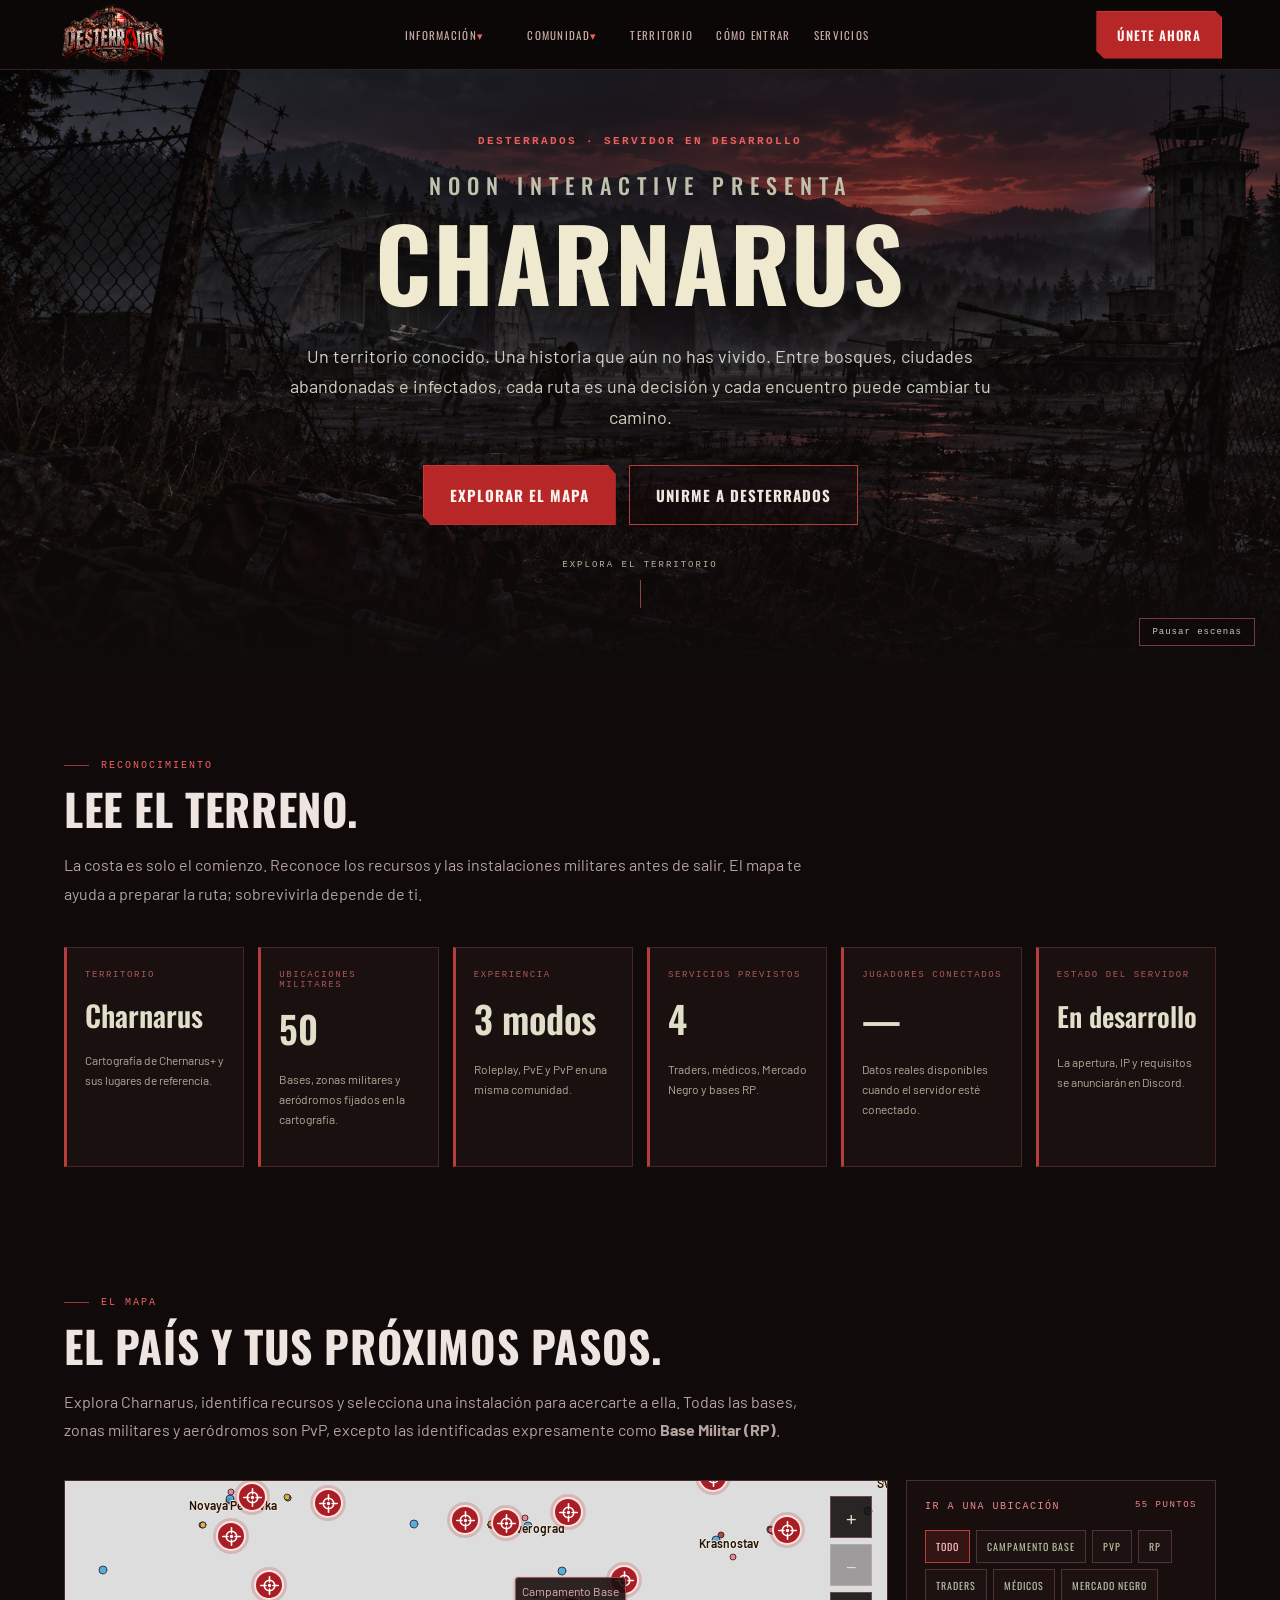
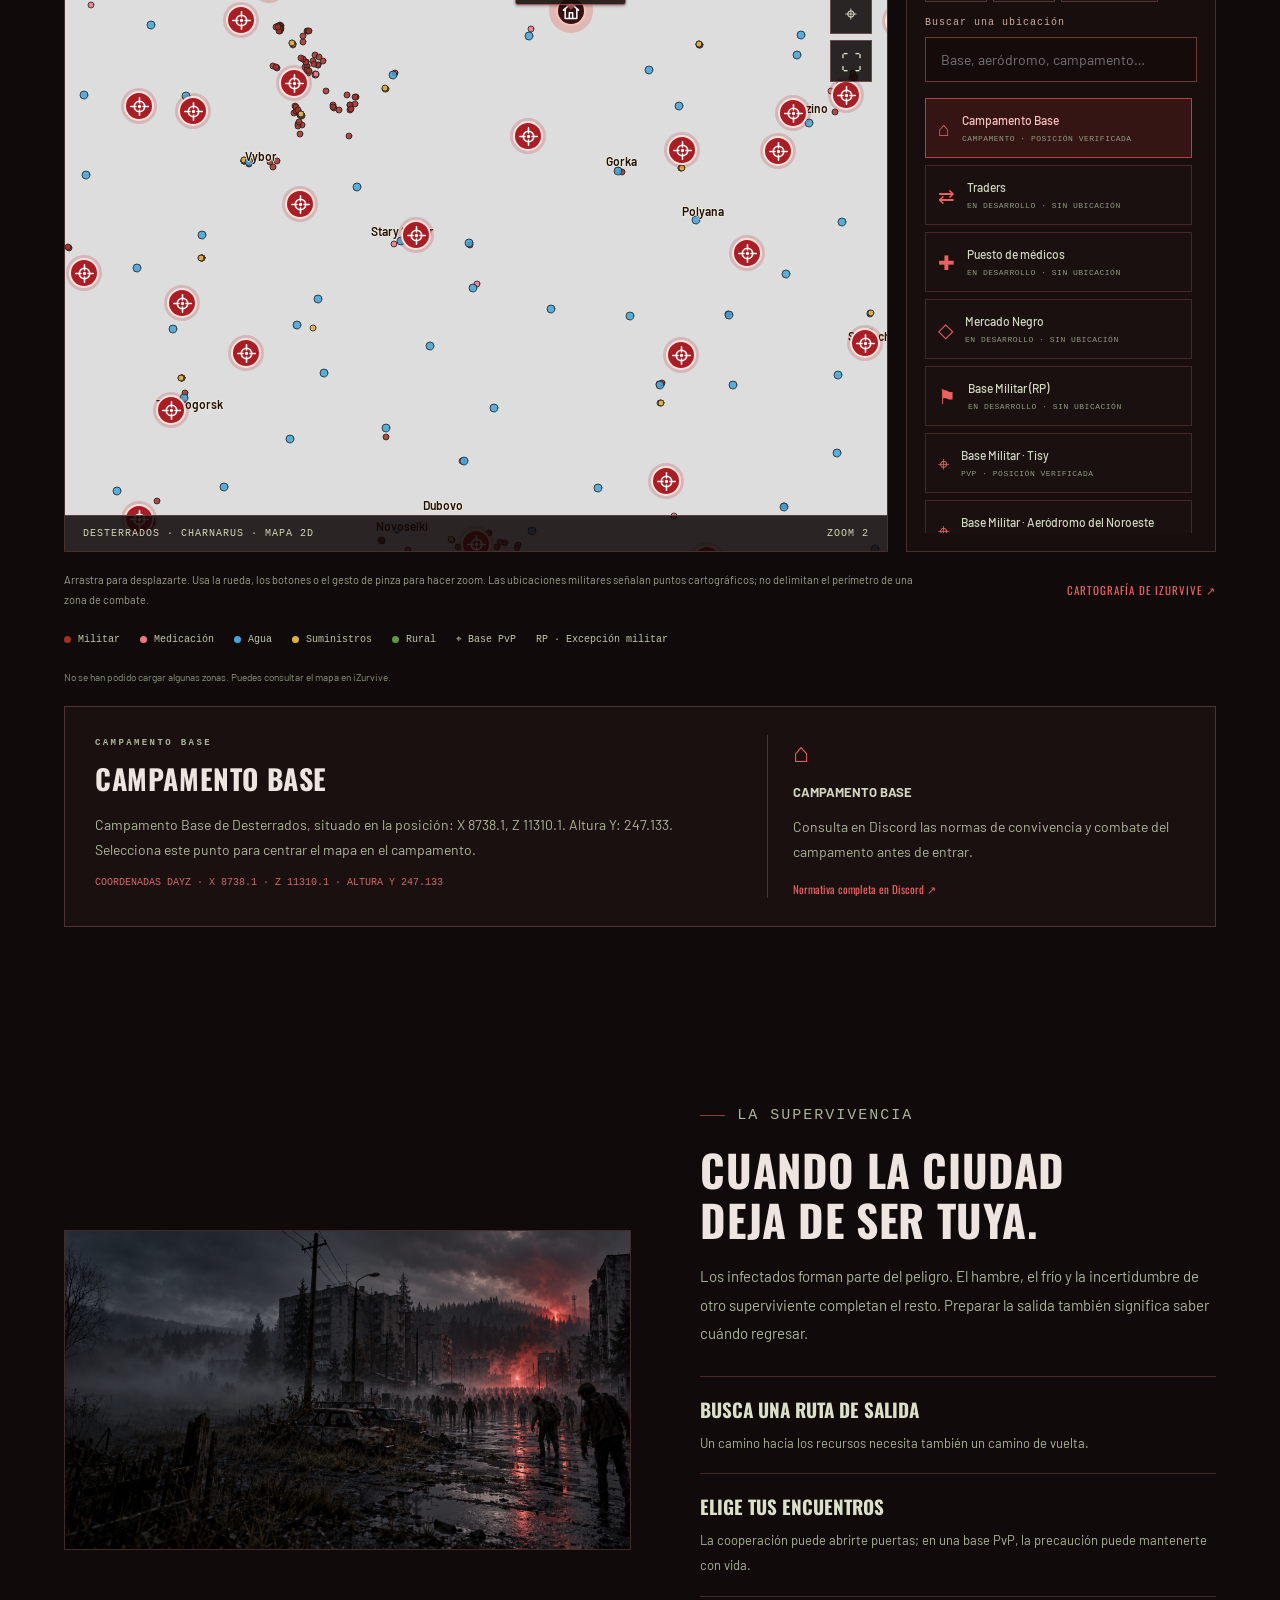
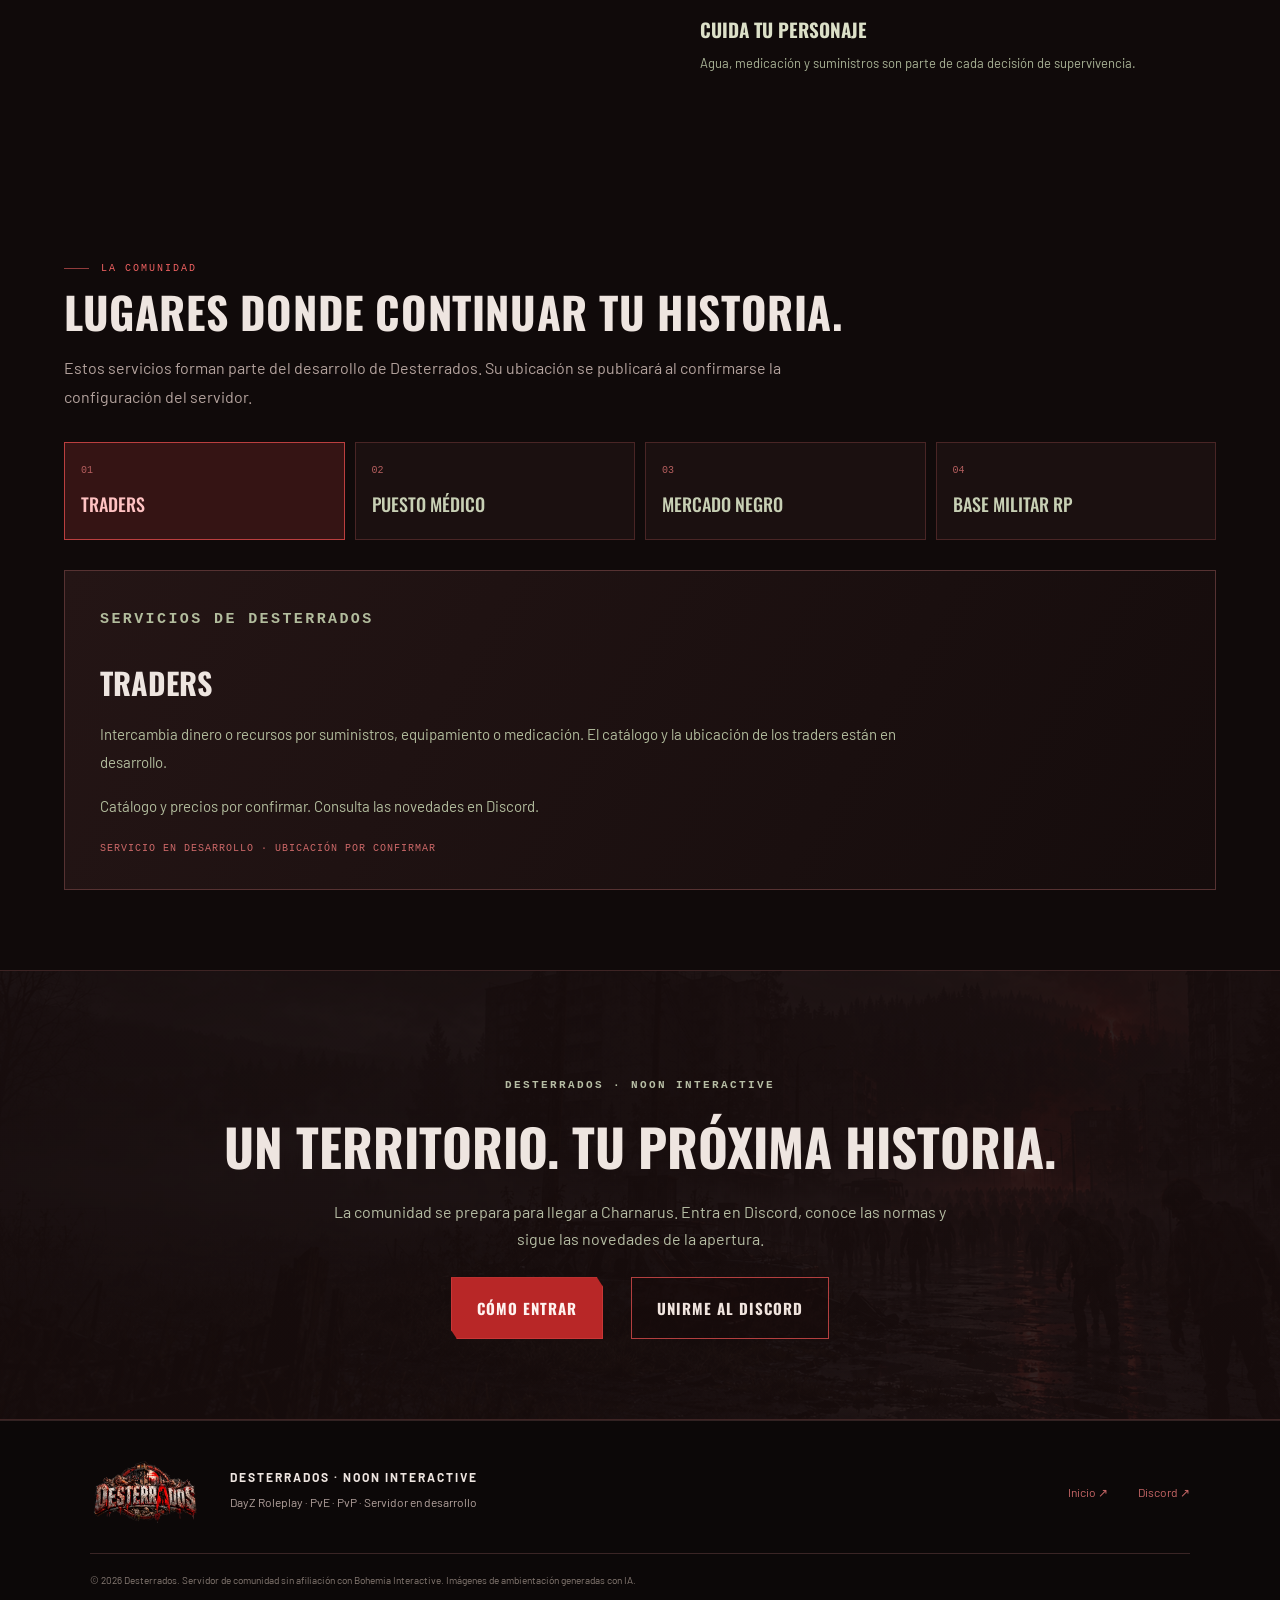
==== mapa.html @ d78ebdd7 "Export Desterrados website with PvP map and location sidebar" ====
<!doctype html><html lang="es"><head><meta charset="utf-8"><meta name="viewport" content="width=device-width,initial-scale=1"><meta name="theme-color" content="#0d100b"><meta name="description" content="Explora Charnarus con Desterrados: mapa con recursos, bases militares PvP y servicios de roleplay en desarrollo."><title>Charnarus · Desterrados DayZ</title><link rel="icon" href="assets/logo-emblem.png"><link rel="stylesheet" href="style.css"><link rel="stylesheet" href="dark.css"><link rel="stylesheet" href="vendor/leaflet/leaflet.css"><link rel="stylesheet" href="interface.css"></head><body><a class="skip-link" href="#main">Saltar al contenido</a><header class="site-header"><a class="brand" href="index.html" aria-label="Desterrados, inicio"><img src="assets/logo-wide.png" alt="Desterrados"></a><button class="mobile-toggle" aria-label="Abrir menú" aria-controls="site-navigation" aria-expanded="false">☰</button><nav class="site-nav" id="site-navigation" aria-label="Principal"><details><summary>Información</summary><div class="nav-dropdown"><a href="index.html#experiencia">La experiencia</a><a href="index.html#codigo">Normativa y comunidad</a><a href="mapa.html">Charnarus</a><a href="index.html#conexion">Cómo entrar</a></div></details><details><summary>Comunidad</summary><div class="nav-dropdown"><a href="https://discord.gg/SMAMFn2gkX" target="_blank" rel="noopener noreferrer">Discord de Desterrados ↗</a><a href="index.html#codigo">Código del superviviente</a></div></details><a href="mapa.html">Territorio</a><a href="index.html#conexion">Cómo entrar</a><a href="mapa.html#servicios">Servicios</a></nav><a class="button small" href="https://discord.gg/SMAMFn2gkX" target="_blank" rel="noopener noreferrer">Únete ahora</a></header>
<main id="main" class="territory-page"><section class="territory-hero"><div class="territory-backdrop"></div><div class="territory-backdrop alt"></div><div class="hero-content"><p class="eyebrow">DESTERRADOS · SERVIDOR EN DESARROLLO</p><p class="presented">Noon Interactive presenta</p><h1>Charnarus</h1><p class="intro">Un territorio conocido. Una historia que aún no has vivido. Entre bosques, ciudades abandonadas e infectados, cada ruta es una decisión y cada encuentro puede cambiar tu camino.</p><div class="actions"><a class="button" href="#mapa">Explorar el mapa</a><a class="button outline" href="https://discord.gg/SMAMFn2gkX" target="_blank" rel="noopener noreferrer">Unirme a Desterrados</a></div><a class="hero-scroll" href="#terreno">EXPLORA EL TERRITORIO</a></div><button class="scene-toggle" id="scene-toggle" aria-pressed="false">Pausar escenas</button></section>
<section id="terreno" class="territory-section"><p class="section-kicker">Reconocimiento</p><h2>Lee el terreno.</h2><p class="section-intro">La costa es solo el comienzo. Reconoce los recursos y las instalaciones militares antes de salir. El mapa te ayuda a preparar la ruta; sobrevivirla depende de ti.</p><div class="terrain-facts"><article><small>Territorio</small><strong>Charnarus</strong><p>Cartografía de Chernarus+ y sus lugares de referencia.</p></article><article><small>Ubicaciones militares</small><strong>50</strong><p>Bases, zonas militares y aeródromos fijados en la cartografía.</p></article><article><small>Experiencia</small><strong>3 modos</strong><p>Roleplay, PvE y PvP en una misma comunidad.</p></article><article><small>Servicios previstos</small><strong>4</strong><p>Traders, médicos, Mercado Negro y bases RP.</p></article><article><small>Jugadores conectados</small><strong>—</strong><p>Datos reales disponibles cuando el servidor esté conectado.</p></article><article><small>Estado del servidor</small><strong>En desarrollo</strong><p>La apertura, IP y requisitos se anunciarán en Discord.</p></article></div></section>
<section id="mapa" class="territory-section map-section"><p class="section-kicker">El mapa</p><h2>El país y tus próximos pasos.</h2><p class="section-intro">Explora Charnarus, identifica recursos y selecciona una instalación para acercarte a ella. Todas las bases, zonas militares y aeródromos son PvP, excepto las identificadas expresamente como <b>Base Militar (RP)</b>.</p>
<div class="map-workspace"><div class="map-shell" id="map-shell"><div id="charnarus-map" role="region" aria-label="Charnarus: mapa interactivo con recursos y bases militares"></div><div class="map-tools"><button id="zoom-in" aria-label="Acercar mapa">+</button><button id="zoom-out" aria-label="Alejar mapa">−</button><button id="reset-map" aria-label="Ver todas las bases">⌖</button><button id="fullscreen-map" aria-label="Ampliar mapa" aria-pressed="false">⛶</button></div><div class="map-shell-meta"><span>DESTERRADOS · CHARNARUS · MAPA 2D</span><span id="map-zoom-level">ZOOM</span></div></div>
<aside class="locations-console" aria-label="Menú de ubicaciones"><div class="filter-heading"><span>IR A UNA UBICACIÓN</span><small id="point-count"></small></div><div class="map-filters" role="group" aria-label="Filtros de ubicaciones"><button class="selected" data-filter="all" aria-pressed="true">Todo</button><button data-filter="base" aria-pressed="false">Campamento Base</button><button data-filter="pvp" aria-pressed="false">PvP</button><button data-filter="rp" aria-pressed="false">RP</button><button data-filter="trader" aria-pressed="false">Traders</button><button data-filter="medical" aria-pressed="false">Médicos</button><button data-filter="market" aria-pressed="false">Mercado Negro</button></div><label class="map-search-label" for="location-search">Buscar una ubicación</label><input id="location-search" class="map-search" type="search" placeholder="Base, aeródromo, campamento…" autocomplete="off"><div id="point-list" class="point-list" aria-label="Puntos de interés"></div></aside></div><div class="map-footnote"><p>Arrastra para desplazarte. Usa la rueda, los botones o el gesto de pinza para hacer zoom. Las ubicaciones militares señalan puntos cartográficos; no delimitan el perímetro de una zona de combate.</p><a href="https://www.izurvive.com/chernarusplus/" target="_blank" rel="noopener noreferrer">Cartografía de iZurvive ↗</a></div><div class="map-resource-legend"><span><i style="--legend-color:#a52f26"></i>Militar</span><span><i style="--legend-color:#ee7886"></i>Medicación</span><span><i style="--legend-color:#42a5da"></i>Agua</span><span><i style="--legend-color:#deaf45"></i>Suministros</span><span><i style="--legend-color:#629646"></i>Rural</span><span>⌖ Base PvP</span><span>RP · Excepción militar</span></div><p id="map-source-status" class="map-source-status">Cartografía de iZurvive · © Bohemia Interactive. Cargando el territorio…</p>
<section class="point-detail" id="point-detail" aria-live="polite"><div><p class="eyebrow" id="detail-type">GUÍA DE SUPERVIVENCIA</p><h2 id="detail-name">Campamento Base</h2><p id="detail-description"></p><p id="detail-location" class="detail-location"></p></div><div class="detail-rule"><span id="detail-icon">⌂</span><strong id="detail-rule-title"></strong><p id="detail-rule-text"></p><a href="https://discord.gg/SMAMFn2gkX" target="_blank" rel="noopener noreferrer">Normativa completa en Discord ↗</a></div></section></section>
<section class="territory-section territory-split"><img src="assets/chernarus-horde.png" alt="Escena generada de una horda de infectados en una ciudad inspirada en Chernarus" loading="lazy"><div><p class="section-kicker">La supervivencia</p><h2>Cuando la ciudad<br>deja de ser tuya.</h2><p>Los infectados forman parte del peligro. El hambre, el frío y la incertidumbre de otro superviviente completan el resto. Preparar la salida también significa saber cuándo regresar.</p><div class="survival-notes"><article><h3>Busca una ruta de salida</h3><p>Un camino hacia los recursos necesita también un camino de vuelta.</p></article><article><h3>Elige tus encuentros</h3><p>La cooperación puede abrirte puertas; en una base PvP, la precaución puede mantenerte con vida.</p></article><article><h3>Cuida tu personaje</h3><p>Agua, medicación y suministros son parte de cada decisión de supervivencia.</p></article></div></div></section>
<section id="servicios" class="territory-section"><p class="section-kicker">La comunidad</p><h2>Lugares donde continuar tu historia.</h2><p class="section-intro">Estos servicios forman parte del desarrollo de Desterrados. Su ubicación se publicará al confirmarse la configuración del servidor.</p><div class="services-tabs" role="group" aria-label="Explorar servicios"><button class="selected" data-service="traders" aria-pressed="true"><span>01</span><b>Traders</b></button><button data-service="medical" aria-pressed="false"><span>02</span><b>Puesto médico</b></button><button data-service="market" aria-pressed="false"><span>03</span><b>Mercado Negro</b></button><button data-service="rp-base" aria-pressed="false"><span>04</span><b>Base Militar RP</b></button></div><div class="service-panel" aria-live="polite"><p class="eyebrow">SERVICIOS DE DESTERRADOS</p><h3 id="service-name">Traders</h3><p id="service-description">Intercambia dinero o recursos por suministros, equipamiento o medicación. El catálogo y la ubicación de los traders están en desarrollo.</p><p id="service-rule">Catálogo y precios por confirmar. Consulta las novedades en Discord.</p><small id="service-state">SERVICIO EN DESARROLLO · UBICACIÓN POR CONFIRMAR</small></div></section>
<section class="territory-cta"><p class="eyebrow">DESTERRADOS · NOON INTERACTIVE</p><h2>Un territorio. Tu próxima historia.</h2><p>La comunidad se prepara para llegar a Charnarus. Entra en Discord, conoce las normas y sigue las novedades de la apertura.</p><div class="actions"><a class="button" href="index.html#conexion">Cómo entrar</a><a class="button outline" href="https://discord.gg/SMAMFn2gkX" target="_blank" rel="noopener noreferrer">Unirme al Discord</a></div></section></main><footer><img src="assets/logo-wide.png" alt="Desterrados"><div><b>DESTERRADOS · NOON INTERACTIVE</b><p>DayZ Roleplay · PvE · PvP · Servidor en desarrollo</p></div><a href="index.html">Inicio ↗</a><a href="https://discord.gg/SMAMFn2gkX" target="_blank" rel="noopener noreferrer">Discord ↗</a><small>© 2026 Desterrados. Servidor de comunidad sin afiliación con Bohemia Interactive. Imágenes de ambientación generadas con IA.</small></footer><script src="config.js"></script><script src="map-data.js"></script><script src="vendor/leaflet/leaflet.js"></script><script src="map-real.js"></script><script src="territory.js"></script></body></html>
---- style.css ----
@import url('https://fonts.googleapis.com/css2?family=Barlow+Condensed:wght@500;600;700;800&family=Barlow:wght@400;500;600;700&display=swap');
:root{--bg:#111410;--panel:#191d17;--line:#343a2e;--text:#eeeede;--muted:#a6ab9c;--accent:#d17c7c}*{box-sizing:border-box}html{scroll-behavior:smooth;scroll-padding-top:100px}body{margin:0;background:var(--bg);color:var(--text);font-family:Barlow,Arial,sans-serif}a{color:inherit;text-decoration:none}button{font:inherit}a:focus-visible,button:focus-visible,summary:focus-visible{outline:2px solid var(--accent);outline-offset:5px}header{height:100px;padding:0 5%;display:flex;align-items:center;justify-content:space-between;border-bottom:1px solid var(--line);gap:25px;background:#111410f0}.brand img{width:150px;display:block}nav{display:flex;gap:30px;font-size:14px;color:#c0c4b7}nav a:hover,.text-link:hover{color:var(--accent)}.button{display:inline-flex;align-items:center;justify-content:space-between;gap:35px;background:var(--accent);color:#201010;font-size:15px;font-weight:700;padding:19px 25px;border:1px solid var(--accent);transition:background .2s}.button:hover{background:#e9a5a5}.button.small{padding:13px 18px;font-size:13px}.hero{min-height:690px;padding:80px 5% 45px;display:grid;grid-template-columns:1.12fr 1fr;align-items:center;position:relative;overflow:hidden;background:radial-gradient(ellipse at 78% 40%,#3d232327,transparent 50%),linear-gradient(135deg,#241818,#111410 65%)}.grid-overlay{position:absolute;inset:0;background-image:linear-gradient(#9e5e5e08 1px,transparent 1px),linear-gradient(90deg,#9e5e5e08 1px,transparent 1px);background-size:70px 70px;pointer-events:none}.hero-copy,.hero-art{position:relative}.eyebrow{font-size:11px;letter-spacing:2px;font-weight:600;color:var(--accent);display:flex;align-items:center;gap:10px;margin:0 0 25px}.eyebrow>span{width:6px;height:6px;background:var(--accent);box-shadow:0 0 12px #d17c7c55}h1,h2,h3{font-family:'Barlow Condensed','Arial Narrow',Impact,sans-serif;margin:0;font-weight:700}h1{font-size:clamp(55px,5.6vw,90px);line-height:.98;letter-spacing:-1.5px;text-transform:uppercase}h1 em{color:var(--accent);font-style:normal}p{line-height:1.7}.lead{font-size:16px;color:#b9bfae;margin:30px 0;max-width:540px}.actions{display:flex;align-items:center;gap:28px}.text-link{font-size:13px;font-weight:600}.hero-meta{display:flex;gap:22px;margin-top:60px;font-size:9px;letter-spacing:1px;color:#8f9785}.hero-art{text-align:center}.hero-art img{width:100%;max-width:530px;filter:drop-shadow(0 30px 30px #0009);position:relative}.orbit{position:absolute;width:95%;aspect-ratio:1;border:1px solid #d17c7c15;border-radius:50%;top:0;left:2.5%}.art-caption{display:block;margin:22px 0 0;font-size:9px;letter-spacing:2px;color:#838a79}.ticker{display:flex;justify-content:space-around;gap:20px;padding:22px 4%;border-top:1px solid var(--line);border-bottom:1px solid var(--line);font-size:11px;font-weight:700;letter-spacing:2px;background:#251b1b;color:#b5be9c}.ticker i{color:var(--accent);font-style:normal}.section{padding:95px 7%;max-width:1600px;margin:auto}.section-heading{display:flex;align-items:end;justify-content:space-between;gap:30px;margin-bottom:45px}h2{font-size:clamp(38px,4vw,60px);line-height:1.04;text-transform:uppercase}.section-heading>p{font-size:14px;color:var(--muted)}.modes{display:grid;grid-template-columns:repeat(3,1fr);border:1px solid var(--line)}.modes article{padding:30px;position:relative;min-height:365px;background:linear-gradient(145deg,#2b1c1c55,transparent)}.modes article+article{border-left:1px solid var(--line)}.number{position:absolute;right:25px;top:25px;font-size:11px;color:#6f7762}.symbol{font-size:44px;color:var(--accent);height:70px}h3{font-size:36px;text-transform:uppercase}.tag{font-size:9px;letter-spacing:1.5px;color:var(--accent);margin:12px 0 20px}.modes article>p:not(.tag){font-size:14px;color:var(--muted)}.modes a{display:block;border-top:1px solid var(--line);padding-top:20px;margin-top:25px;font-size:12px}.manifesto{display:grid;grid-template-columns:1fr 1fr;align-items:center;gap:8%;padding:70px 7%;border-block:1px solid var(--line);background:#1e1717}.manifesto-art{padding:40px 0;background:radial-gradient(ellipse,#58212135,transparent 70%)}.manifesto-art img{width:100%;filter:drop-shadow(0 20px 25px #0008)}.manifesto>div>p:not(.eyebrow){color:var(--muted);font-size:14px}.principles{margin:28px 0}.principles p{display:flex;gap:20px;font-size:13px;padding-bottom:13px;border-bottom:1px solid var(--line)}.principles b{color:var(--accent);font-size:11px}.manifesto small{display:block;color:#7c8473;font-size:11px;line-height:1.7;margin-top:20px}.join-grid{display:grid;grid-template-columns:1fr 1fr;gap:8%}.server-panel{background:var(--panel);border:1px solid #5a4040;padding:30px;box-shadow:6px 6px 0 #221616}.panel-top{display:flex;justify-content:space-between;font-size:9px;letter-spacing:2px;color:var(--accent);border-bottom:1px solid var(--line);padding-bottom:20px;margin-bottom:25px}.server-panel>p{color:var(--muted);font-size:13px;margin-top:7px}.server-panel label{display:block;font-size:10px;letter-spacing:1px;color:var(--muted);margin-top:30px}.ip-row{display:flex;margin-top:10px;border:1px solid var(--line);background:#140e0e}.ip-row output{padding:17px;flex:1;font-family:monospace;font-size:13px;overflow-wrap:anywhere}.ip-row button{background:transparent;color:var(--accent);border:0;border-left:1px solid var(--line);padding:15px;cursor:pointer}.ip-row button:disabled{color:#707864;cursor:not-allowed}.server-panel .muted{font-size:11px;margin:12px 0 25px}.server-panel .button{width:100%}.domain{font-size:10px;letter-spacing:1px;display:block;text-align:center;margin-top:20px;color:#878f7b}.steps{list-style:none;padding:0;margin:0;display:flex;flex-direction:column;justify-content:center}.steps li{display:flex;gap:22px;padding:25px 0;border-bottom:1px solid var(--line)}.steps li>span{font-size:13px;color:var(--accent);padding-top:5px}.steps h3{font-size:25px}.steps p{font-size:14px;color:var(--muted);margin:10px 0 0}.faq{padding-top:10px}.faq h2{margin-bottom:35px}.faq details{border-top:1px solid var(--line)}.faq details:last-child{border-bottom:1px solid var(--line)}summary{padding:24px 0;cursor:pointer;list-style:none;display:flex;justify-content:space-between;font-size:16px}summary::-webkit-details-marker{display:none}summary span{color:var(--accent)}details[open] summary span{transform:rotate(45deg)}details p{color:var(--muted);font-size:14px;max-width:800px;margin:0 0 25px}details p a{text-decoration:underline;color:var(--accent)}footer{border-top:1px solid var(--line);padding:40px 7% 25px;display:flex;align-items:center;flex-wrap:wrap;gap:30px}footer img{width:110px}footer>div{flex:1}footer b{letter-spacing:2px;font-size:12px}footer p{color:var(--muted);font-size:12px;margin:7px 0}footer span{font-size:10px;color:#7c8473}footer>a{font-size:12px}footer>small{width:100%;border-top:1px solid var(--line);padding-top:20px;font-size:10px;color:#727b66}@media(min-width:1600px){.hero{padding-inline:max(5%,calc((100vw - 1440px)/2))}}@media(max-width:900px){header{height:85px}nav{gap:15px;font-size:12px}.hero{padding-top:55px;min-height:600px}h1{font-size:60px}.hero-meta{gap:15px;flex-wrap:wrap}.actions{gap:20px;flex-wrap:wrap}.modes article{padding:22px}.section{padding:70px 5%}.manifesto{gap:5%;padding:50px 5%}}@media(max-width:650px){header{padding:10px 5%;height:78px}.brand img{width:105px}nav{display:none}.button.small{font-size:11px;padding:12px}.hero{grid-template-columns:1fr;padding:45px 6% 30px}.hero-art{grid-row:1;margin-bottom:25px}.hero-art img{max-width:275px}.art-caption{display:none}.orbit{display:none}h1{font-size:54px}.eyebrow{font-size:9px}.lead{font-size:14px}.lead br{display:none}.hero-meta{margin-top:35px;font-size:8px}.ticker{overflow:hidden;justify-content:start;white-space:nowrap;font-size:9px;padding:18px}.ticker span:nth-of-type(n+4),.ticker i:nth-of-type(n+3){display:none}.section-heading{display:block}.section-heading>p{margin-top:20px}.modes{grid-template-columns:1fr}.modes article{min-height:0;padding:28px}.modes article+article{border-left:0;border-top:1px solid var(--line)}.manifesto{grid-template-columns:1fr;padding:35px 6% 50px}.manifesto-art{padding:10px 20px 35px}.join-grid{grid-template-columns:1fr;gap:30px}.server-panel{padding:23px}.steps li{padding:20px 0}.section{padding:60px 6%}.faq{padding-top:10px}.faq summary{font-size:14px;gap:15px}footer{gap:20px}footer img{width:85px}footer>div{flex-basis:60%}}@media(prefers-reduced-motion:reduce){html{scroll-behavior:auto}*{transition:none!important}}
---- dark.css ----
:root{--bg:#080909;--panel:#111212;--line:#2c2d2c;--text:#e6e2db;--muted:#a39e98;--accent:#ce3636}body{background:var(--bg)}header{background:#080909f2;border-bottom-color:#441d1d}.button{color:#fff;background:#a72626;border-color:#b23333}.button:hover{background:#cb3737}.hero{min-height:740px;background:linear-gradient(90deg,#070808ee 0%,#070808c7 40%,#07080863 75%),linear-gradient(0deg,#080909,transparent 35%),url('assets/chernarus-horde.png') center/cover}.grid-overlay{background:none;box-shadow:inset 0 0 160px #0008}.hero-art img{max-width:430px}.orbit{border-color:#bd252526}.hero .eyebrow{color:#e05f5f}.hero .lead{color:#c0bab3;max-width:540px}.hero-meta{color:#a49a92}.art-caption{color:#bb9c96}.development-badge{display:inline-flex;gap:10px;align-items:center;border:1px solid #832f2f70;background:#210707a6;color:#f48d8d;padding:10px 14px;font-size:9px;letter-spacing:1.5px;margin-top:30px}.development-badge span,.status-dot{width:6px;height:6px;background:#e46666;display:inline-block;box-shadow:0 0 12px #cc212155}.ticker{background:#180e0e;border-color:#3b1d1d;color:#b2a39c}.live-strip{padding:25px 6%;display:grid;grid-template-columns:1.25fr 1fr 1.4fr auto;gap:30px;border-top:1px solid #532929;border-bottom:1px solid var(--line);align-items:center;background:#101010}.live-strip>div{display:flex;flex-wrap:wrap;align-items:center;gap:10px}.live-strip b{font-size:11px;letter-spacing:1.5px;color:#d77676}.live-strip span:not(.status-dot){font-size:9px;letter-spacing:1.5px;color:#8b8680}.live-strip small{font-size:11px;color:#8f8983}.live-strip div:first-child small{width:100%;margin-left:16px}.live-strip strong{font-family:'Barlow Condensed',Impact,sans-serif;font-size:30px;line-height:1}.live-strip strong small{font-size:19px}.live-strip a{font-size:12px;color:#d57777}.modes article{background:linear-gradient(145deg,#2c131370,transparent)}.number{color:#785959}.modes .symbol{color:#c24b4b}.tag{color:#c76c6c}.manifesto{background:#101111}.manifesto-art{background:radial-gradient(ellipse,#9f181826,transparent 70%)}.server-panel{border-color:#5b3030;box-shadow:6px 6px 0 #211212}.ip-row{background:#090a0a}.ip-row button:disabled{color:#79665f}.panel-top{color:#d76c6c}.domain{color:#8e6a6a}.steps li>span{color:#d96565}.territory-preview{display:grid;grid-template-columns:1.3fr 1fr;gap:6%;align-items:center}.territory-photo{min-height:430px;position:relative;background:linear-gradient(0deg,#0b0b0be6,transparent 45%),url('assets/chernarus-military.png') center/cover;border:1px solid #452a2a}.territory-photo span{position:absolute;bottom:25px;left:25px;font-size:10px;letter-spacing:2px;color:#baa89a}.territory-preview p:not(.eyebrow){font-size:14px;color:var(--muted);line-height:1.8}.territory-preview small{display:block;margin-top:18px;color:#897b73;font-size:11px}nav a.active{color:#df6c6c;border-bottom:1px solid #bd3e3e;padding-bottom:8px}footer{background:#090909}footer>small{color:#857972}.mobile-map-link{display:none}@media(max-width:1000px){nav{gap:14px}.live-strip{grid-template-columns:1fr 1fr;gap:20px}.territory-preview{gap:4%}.hero{min-height:650px}}@media(max-width:650px){.hero{background:linear-gradient(0deg,#080909 3%,#080909bd 60%,#08090955),url('assets/chernarus-horde.png') 60% center/cover}.hero-art img{max-width:240px}.hero{min-height:0}.hero-copy h1{font-size:52px}.live-strip{padding:22px 6%;gap:18px}.live-strip div:nth-child(3){grid-column:1/-1}.live-strip>a{grid-column:1/-1}.territory-preview{grid-template-columns:1fr;gap:30px}.territory-photo{min-height:250px}.territory-preview h2 br{display:none}.territory-preview h2{font-size:40px}.mobile-map-link{display:inline-flex}header .button.small{padding:10px;font-size:10px}header{gap:10px}header nav{display:flex}header nav>a{display:none}header nav>a[href="mapa.html"]{display:block;font-size:12px;white-space:nowrap}header .brand img{width:85px}.hero-meta{color:#b8a59c}}
---- vendor/leaflet/leaflet.css ----
/* required styles */

.leaflet-pane,
.leaflet-tile,
.leaflet-marker-icon,
.leaflet-marker-shadow,
.leaflet-tile-container,
.leaflet-pane > svg,
.leaflet-pane > canvas,
.leaflet-zoom-box,
.leaflet-image-layer,
.leaflet-layer {
	position: absolute;
	left: 0;
	top: 0;
	}
.leaflet-container {
	overflow: hidden;
	}
.leaflet-tile,
.leaflet-marker-icon,
.leaflet-marker-shadow {
	-webkit-user-select: none;
	   -moz-user-select: none;
	        user-select: none;
	  -webkit-user-drag: none;
	}
/* Prevents IE11 from highlighting tiles in blue */
.leaflet-tile::selection {
	background: transparent;
}
/* Safari renders non-retina tile on retina better with this, but Chrome is worse */
.leaflet-safari .leaflet-tile {
	image-rendering: -webkit-optimize-contrast;
	}
/* hack that prevents hw layers "stretching" when loading new tiles */
.leaflet-safari .leaflet-tile-container {
	width: 1600px;
	height: 1600px;
	-webkit-transform-origin: 0 0;
	}
.leaflet-marker-icon,
.leaflet-marker-shadow {
	display: block;
	}
/* .leaflet-container svg: reset svg max-width decleration shipped in Joomla! (joomla.org) 3.x */
/* .leaflet-container img: map is broken in FF if you have max-width: 100% on tiles */
.leaflet-container .leaflet-overlay-pane svg {
	max-width: none !important;
	max-height: none !important;
	}
.leaflet-container .leaflet-marker-pane img,
.leaflet-container .leaflet-shadow-pane img,
.leaflet-container .leaflet-tile-pane img,
.leaflet-container img.leaflet-image-layer,
.leaflet-container .leaflet-tile {
	max-width: none !important;
	max-height: none !important;
	width: auto;
	padding: 0;
	}

.leaflet-container img.leaflet-tile {
	/* See: https://bugs.chromium.org/p/chromium/issues/detail?id=600120 */
	mix-blend-mode: plus-lighter;
}

.leaflet-container.leaflet-touch-zoom {
	-ms-touch-action: pan-x pan-y;
	touch-action: pan-x pan-y;
	}
.leaflet-container.leaflet-touch-drag {
	-ms-touch-action: pinch-zoom;
	/* Fallback for FF which doesn't support pinch-zoom */
	touch-action: none;
	touch-action: pinch-zoom;
}
.leaflet-container.leaflet-touch-drag.leaflet-touch-zoom {
	-ms-touch-action: none;
	touch-action: none;
}
.leaflet-container {
	-webkit-tap-highlight-color: transparent;
}
.leaflet-container a {
	-webkit-tap-highlight-color: rgba(51, 181, 229, 0.4);
}
.leaflet-tile {
	filter: inherit;
	visibility: hidden;
	}
.leaflet-tile-loaded {
	visibility: inherit;
	}
.leaflet-zoom-box {
	width: 0;
	height: 0;
	-moz-box-sizing: border-box;
	     box-sizing: border-box;
	z-index: 800;
	}
/* workaround for https://bugzilla.mozilla.org/show_bug.cgi?id=888319 */
.leaflet-overlay-pane svg {
	-moz-user-select: none;
	}

.leaflet-pane         { z-index: 400; }

.leaflet-tile-pane    { z-index: 200; }
.leaflet-overlay-pane { z-index: 400; }
.leaflet-shadow-pane  { z-index: 500; }
.leaflet-marker-pane  { z-index: 600; }
.leaflet-tooltip-pane   { z-index: 650; }
.leaflet-popup-pane   { z-index: 700; }

.leaflet-map-pane canvas { z-index: 100; }
.leaflet-map-pane svg    { z-index: 200; }

.leaflet-vml-shape {
	width: 1px;
	height: 1px;
	}
.lvml {
	behavior: url(#default#VML);
	display: inline-block;
	position: absolute;
	}


/* control positioning */

.leaflet-control {
	position: relative;
	z-index: 800;
	pointer-events: visiblePainted; /* IE 9-10 doesn't have auto */
	pointer-events: auto;
	}
.leaflet-top,
.leaflet-bottom {
	position: absolute;
	z-index: 1000;
	pointer-events: none;
	}
.leaflet-top {
	top: 0;
	}
.leaflet-right {
	right: 0;
	}
.leaflet-bottom {
	bottom: 0;
	}
.leaflet-left {
	left: 0;
	}
.leaflet-control {
	float: left;
	clear: both;
	}
.leaflet-right .leaflet-control {
	float: right;
	}
.leaflet-top .leaflet-control {
	margin-top: 10px;
	}
.leaflet-bottom .leaflet-control {
	margin-bottom: 10px;
	}
.leaflet-left .leaflet-control {
	margin-left: 10px;
	}
.leaflet-right .leaflet-control {
	margin-right: 10px;
	}


/* zoom and fade animations */

.leaflet-fade-anim .leaflet-popup {
	opacity: 0;
	-webkit-transition: opacity 0.2s linear;
	   -moz-transition: opacity 0.2s linear;
	        transition: opacity 0.2s linear;
	}
.leaflet-fade-anim .leaflet-map-pane .leaflet-popup {
	opacity: 1;
	}
.leaflet-zoom-animated {
	-webkit-transform-origin: 0 0;
	    -ms-transform-origin: 0 0;
	        transform-origin: 0 0;
	}
svg.leaflet-zoom-animated {
	will-change: transform;
}

.leaflet-zoom-anim .leaflet-zoom-animated {
	-webkit-transition: -webkit-transform 0.25s cubic-bezier(0,0,0.25,1);
	   -moz-transition:    -moz-transform 0.25s cubic-bezier(0,0,0.25,1);
	        transition:         transform 0.25s cubic-bezier(0,0,0.25,1);
	}
.leaflet-zoom-anim .leaflet-tile,
.leaflet-pan-anim .leaflet-tile {
	-webkit-transition: none;
	   -moz-transition: none;
	        transition: none;
	}

.leaflet-zoom-anim .leaflet-zoom-hide {
	visibility: hidden;
	}


/* cursors */

.leaflet-interactive {
	cursor: pointer;
	}
.leaflet-grab {
	cursor: -webkit-grab;
	cursor:    -moz-grab;
	cursor:         grab;
	}
.leaflet-crosshair,
.leaflet-crosshair .leaflet-interactive {
	cursor: crosshair;
	}
.leaflet-popup-pane,
.leaflet-control {
	cursor: auto;
	}
.leaflet-dragging .leaflet-grab,
.leaflet-dragging .leaflet-grab .leaflet-interactive,
.leaflet-dragging .leaflet-marker-draggable {
	cursor: move;
	cursor: -webkit-grabbing;
	cursor:    -moz-grabbing;
	cursor:         grabbing;
	}

/* marker & overlays interactivity */
.leaflet-marker-icon,
.leaflet-marker-shadow,
.leaflet-image-layer,
.leaflet-pane > svg path,
.leaflet-tile-container {
	pointer-events: none;
	}

.leaflet-marker-icon.leaflet-interactive,
.leaflet-image-layer.leaflet-interactive,
.leaflet-pane > svg path.leaflet-interactive,
svg.leaflet-image-layer.leaflet-interactive path {
	pointer-events: visiblePainted; /* IE 9-10 doesn't have auto */
	pointer-events: auto;
	}

/* visual tweaks */

.leaflet-container {
	background: #ddd;
	outline-offset: 1px;
	}
.leaflet-container a {
	color: #0078A8;
	}
.leaflet-zoom-box {
	border: 2px dotted #38f;
	background: rgba(255,255,255,0.5);
	}


/* general typography */
.leaflet-container {
	font-family: "Helvetica Neue", Arial, Helvetica, sans-serif;
	font-size: 12px;
	font-size: 0.75rem;
	line-height: 1.5;
	}


/* general toolbar styles */

.leaflet-bar {
	box-shadow: 0 1px 5px rgba(0,0,0,0.65);
	border-radius: 4px;
	}
.leaflet-bar a {
	background-color: #fff;
	border-bottom: 1px solid #ccc;
	width: 26px;
	height: 26px;
	line-height: 26px;
	display: block;
	text-align: center;
	text-decoration: none;
	color: black;
	}
.leaflet-bar a,
.leaflet-control-layers-toggle {
	background-position: 50% 50%;
	background-repeat: no-repeat;
	display: block;
	}
.leaflet-bar a:hover,
.leaflet-bar a:focus {
	background-color: #f4f4f4;
	}
.leaflet-bar a:first-child {
	border-top-left-radius: 4px;
	border-top-right-radius: 4px;
	}
.leaflet-bar a:last-child {
	border-bottom-left-radius: 4px;
	border-bottom-right-radius: 4px;
	border-bottom: none;
	}
.leaflet-bar a.leaflet-disabled {
	cursor: default;
	background-color: #f4f4f4;
	color: #bbb;
	}

.leaflet-touch .leaflet-bar a {
	width: 30px;
	height: 30px;
	line-height: 30px;
	}
.leaflet-touch .leaflet-bar a:first-child {
	border-top-left-radius: 2px;
	border-top-right-radius: 2px;
	}
.leaflet-touch .leaflet-bar a:last-child {
	border-bottom-left-radius: 2px;
	border-bottom-right-radius: 2px;
	}

/* zoom control */

.leaflet-control-zoom-in,
.leaflet-control-zoom-out {
	font: bold 18px 'Lucida Console', Monaco, monospace;
	text-indent: 1px;
	}

.leaflet-touch .leaflet-control-zoom-in, .leaflet-touch .leaflet-control-zoom-out  {
	font-size: 22px;
	}


/* layers control */

.leaflet-control-layers {
	box-shadow: 0 1px 5px rgba(0,0,0,0.4);
	background: #fff;
	border-radius: 5px;
	}
.leaflet-control-layers-toggle {
	background-image: url(images/layers.png);
	width: 36px;
	height: 36px;
	}
.leaflet-retina .leaflet-control-layers-toggle {
	background-image: url(images/layers-2x.png);
	background-size: 26px 26px;
	}
.leaflet-touch .leaflet-control-layers-toggle {
	width: 44px;
	height: 44px;
	}
.leaflet-control-layers .leaflet-control-layers-list,
.leaflet-control-layers-expanded .leaflet-control-layers-toggle {
	display: none;
	}
.leaflet-control-layers-expanded .leaflet-control-layers-list {
	display: block;
	position: relative;
	}
.leaflet-control-layers-expanded {
	padding: 6px 10px 6px 6px;
	color: #333;
	background: #fff;
	}
.leaflet-control-layers-scrollbar {
	overflow-y: scroll;
	overflow-x: hidden;
	padding-right: 5px;
	}
.leaflet-control-layers-selector {
	margin-top: 2px;
	position: relative;
	top: 1px;
	}
.leaflet-control-layers label {
	display: block;
	font-size: 13px;
	font-size: 1.08333em;
	}
.leaflet-control-layers-separator {
	height: 0;
	border-top: 1px solid #ddd;
	margin: 5px -10px 5px -6px;
	}

/* Default icon URLs */
.leaflet-default-icon-path { /* used only in path-guessing heuristic, see L.Icon.Default */
	background-image: url(images/marker-icon.png);
	}


/* attribution and scale controls */

.leaflet-container .leaflet-control-attribution {
	background: #fff;
	background: rgba(255, 255, 255, 0.8);
	margin: 0;
	}
.leaflet-control-attribution,
.leaflet-control-scale-line {
	padding: 0 5px;
	color: #333;
	line-height: 1.4;
	}
.leaflet-control-attribution a {
	text-decoration: none;
	}
.leaflet-control-attribution a:hover,
.leaflet-control-attribution a:focus {
	text-decoration: underline;
	}
.leaflet-attribution-flag {
	display: inline !important;
	vertical-align: baseline !important;
	width: 1em;
	height: 0.6669em;
	}
.leaflet-left .leaflet-control-scale {
	margin-left: 5px;
	}
.leaflet-bottom .leaflet-control-scale {
	margin-bottom: 5px;
	}
.leaflet-control-scale-line {
	border: 2px solid #777;
	border-top: none;
	line-height: 1.1;
	padding: 2px 5px 1px;
	white-space: nowrap;
	-moz-box-sizing: border-box;
	     box-sizing: border-box;
	background: rgba(255, 255, 255, 0.8);
	text-shadow: 1px 1px #fff;
	}
.leaflet-control-scale-line:not(:first-child) {
	border-top: 2px solid #777;
	border-bottom: none;
	margin-top: -2px;
	}
.leaflet-control-scale-line:not(:first-child):not(:last-child) {
	border-bottom: 2px solid #777;
	}

.leaflet-touch .leaflet-control-attribution,
.leaflet-touch .leaflet-control-layers,
.leaflet-touch .leaflet-bar {
	box-shadow: none;
	}
.leaflet-touch .leaflet-control-layers,
.leaflet-touch .leaflet-bar {
	border: 2px solid rgba(0,0,0,0.2);
	background-clip: padding-box;
	}


/* popup */

.leaflet-popup {
	position: absolute;
	text-align: center;
	margin-bottom: 20px;
	}
.leaflet-popup-content-wrapper {
	padding: 1px;
	text-align: left;
	border-radius: 12px;
	}
.leaflet-popup-content {
	margin: 13px 24px 13px 20px;
	line-height: 1.3;
	font-size: 13px;
	font-size: 1.08333em;
	min-height: 1px;
	}
.leaflet-popup-content p {
	margin: 17px 0;
	margin: 1.3em 0;
	}
.leaflet-popup-tip-container {
	width: 40px;
	height: 20px;
	position: absolute;
	left: 50%;
	margin-top: -1px;
	margin-left: -20px;
	overflow: hidden;
	pointer-events: none;
	}
.leaflet-popup-tip {
	width: 17px;
	height: 17px;
	padding: 1px;

	margin: -10px auto 0;
	pointer-events: auto;

	-webkit-transform: rotate(45deg);
	   -moz-transform: rotate(45deg);
	    -ms-transform: rotate(45deg);
	        transform: rotate(45deg);
	}
.leaflet-popup-content-wrapper,
.leaflet-popup-tip {
	background: white;
	color: #333;
	box-shadow: 0 3px 14px rgba(0,0,0,0.4);
	}
.leaflet-container a.leaflet-popup-close-button {
	position: absolute;
	top: 0;
	right: 0;
	border: none;
	text-align: center;
	width: 24px;
	height: 24px;
	font: 16px/24px Tahoma, Verdana, sans-serif;
	color: #757575;
	text-decoration: none;
	background: transparent;
	}
.leaflet-container a.leaflet-popup-close-button:hover,
.leaflet-container a.leaflet-popup-close-button:focus {
	color: #585858;
	}
.leaflet-popup-scrolled {
	overflow: auto;
	}

.leaflet-oldie .leaflet-popup-content-wrapper {
	-ms-zoom: 1;
	}
.leaflet-oldie .leaflet-popup-tip {
	width: 24px;
	margin: 0 auto;

	-ms-filter: "progid:DXImageTransform.Microsoft.Matrix(M11=0.70710678, M12=0.70710678, M21=-0.70710678, M22=0.70710678)";
	filter: progid:DXImageTransform.Microsoft.Matrix(M11=0.70710678, M12=0.70710678, M21=-0.70710678, M22=0.70710678);
	}

.leaflet-oldie .leaflet-control-zoom,
.leaflet-oldie .leaflet-control-layers,
.leaflet-oldie .leaflet-popup-content-wrapper,
.leaflet-oldie .leaflet-popup-tip {
	border: 1px solid #999;
	}


/* div icon */

.leaflet-div-icon {
	background: #fff;
	border: 1px solid #666;
	}


/* Tooltip */
/* Base styles for the element that has a tooltip */
.leaflet-tooltip {
	position: absolute;
	padding: 6px;
	background-color: #fff;
	border: 1px solid #fff;
	border-radius: 3px;
	color: #222;
	white-space: nowrap;
	-webkit-user-select: none;
	-moz-user-select: none;
	-ms-user-select: none;
	user-select: none;
	pointer-events: none;
	box-shadow: 0 1px 3px rgba(0,0,0,0.4);
	}
.leaflet-tooltip.leaflet-interactive {
	cursor: pointer;
	pointer-events: auto;
	}
.leaflet-tooltip-top:before,
.leaflet-tooltip-bottom:before,
.leaflet-tooltip-left:before,
.leaflet-tooltip-right:before {
	position: absolute;
	pointer-events: none;
	border: 6px solid transparent;
	background: transparent;
	content: "";
	}

/* Directions */

.leaflet-tooltip-bottom {
	margin-top: 6px;
}
.leaflet-tooltip-top {
	margin-top: -6px;
}
.leaflet-tooltip-bottom:before,
.leaflet-tooltip-top:before {
	left: 50%;
	margin-left: -6px;
	}
.leaflet-tooltip-top:before {
	bottom: 0;
	margin-bottom: -12px;
	border-top-color: #fff;
	}
.leaflet-tooltip-bottom:before {
	top: 0;
	margin-top: -12px;
	margin-left: -6px;
	border-bottom-color: #fff;
	}
.leaflet-tooltip-left {
	margin-left: -6px;
}
.leaflet-tooltip-right {
	margin-left: 6px;
}
.leaflet-tooltip-left:before,
.leaflet-tooltip-right:before {
	top: 50%;
	margin-top: -6px;
	}
.leaflet-tooltip-left:before {
	right: 0;
	margin-right: -12px;
	border-left-color: #fff;
	}
.leaflet-tooltip-right:before {
	left: 0;
	margin-left: -12px;
	border-right-color: #fff;
	}

/* Printing */

@media print {
	/* Prevent printers from removing background-images of controls. */
	.leaflet-control {
		-webkit-print-color-adjust: exact;
		print-color-adjust: exact;
		}
	}
---- interface.css ----
@import url('https://fonts.googleapis.com/css2?family=Oswald:wght@500;600;700&display=swap');
:root{--bg:#100b0b;--panel:#170f0f;--line:#302121;--text:#e7e5d5;--muted:#a6a799;--accent:#c74f4f}body{background:var(--bg);color:var(--text)}h1,h2,h3{font-family:Oswald,'Barlow Condensed',Impact,sans-serif}a:focus-visible,button:focus-visible,summary:focus-visible{outline:2px solid var(--accent);outline-offset:4px}.skip-link{position:fixed;top:-70px;left:20px;background:var(--accent);padding:12px;color:#111;z-index:3000}.skip-link:focus{top:10px}.site-header{height:70px;position:sticky;top:0;z-index:1200;padding:0 4.5%;background:#0c0808f5;border-bottom:1px solid #312222;display:flex;gap:28px;align-items:center}.site-header .brand img{width:110px}.site-nav{display:flex;align-items:center;gap:23px;margin:auto}.site-nav>a,.site-nav summary{font-family:Oswald,Arial,sans-serif;font-size:11px;letter-spacing:1.3px;text-transform:uppercase;color:#b4b5a2;cursor:pointer;white-space:nowrap}.site-nav>a:hover,.site-nav summary:hover,.site-nav>a.active{color:var(--accent)}.site-nav details{position:relative}.site-nav summary{list-style:none;padding:10px}.site-nav summary::-webkit-details-marker{display:none}.site-nav summary::after{content:' ▾';color:var(--accent)}.site-nav details[open]>summary{border:1px solid #613535;background:#1d1010}.nav-dropdown{position:absolute;top:calc(100% + 8px);left:0;min-width:200px;padding:8px;background:#160d0d;border:1px solid #593737;box-shadow:0 12px 28px #0008;display:grid}.nav-dropdown a{padding:12px;font-size:12px;color:#c6c7b5}.nav-dropdown a:hover{background:#291a1a;color:var(--accent)}.site-header .button.small{font:600 13px Oswald,Arial,sans-serif;text-transform:uppercase;letter-spacing:1px;background:var(--accent);border-color:var(--accent);color:#120808;clip-path:polygon(0 0,94% 0,100% 15%,100% 100%,6% 100%,0 85%);padding:13px 20px}.mobile-toggle{display:none;background:none;border:1px solid #4d3232;color:var(--text);font-size:23px;width:38px;height:36px}.button{font-family:Oswald,Arial,sans-serif;letter-spacing:1px;text-transform:uppercase;background:var(--accent);border-color:var(--accent);color:#130909;border-radius:0;clip-path:polygon(0 0,96% 0,100% 15%,100% 100%,4% 100%,0 85%)}.button:hover{background:#e26262;color:#111}.button.outline{background:#150a0a75;color:var(--text);border-color:#983535;clip-path:none}.button.outline:hover{background:#98353535}.eyebrow{color:var(--accent);font-family:monospace;font-size:11px;letter-spacing:2.4px}.section-kicker{color:var(--accent);font:10px monospace;letter-spacing:2px;text-transform:uppercase;display:flex;align-items:center;gap:12px}.section-kicker::before{content:'';width:25px;height:1px;background:#913c3c}.development-badge{color:#d57373;border-color:#753131;background:#1c0e0e}.hero h1 em{color:var(--text)}.hero-copy{text-align:center;max-width:920px;margin:auto}.hero{grid-template-columns:1fr;background:linear-gradient(#0c080880,#0c0808c9),url('assets/chernarus-horde.png') center/cover;padding:90px 6%;min-height:650px}.hero .eyebrow,.hero .actions,.hero .hero-meta{justify-content:center}.hero .lead{margin:30px auto;color:#cdcebe}.hero .hero-art{display:none}.hero h1{font-size:clamp(55px,7vw,95px);line-height:1.05}.hero h1 em{color:var(--accent)}.live-strip{background:#150d0d;border-color:#3e2626}.ticker{background:#190f0f;color:#b5b795;border-color:#3e2626}.modes article{background:#190f0f}.modes .symbol,.tag,.panel-top,.steps li>span,.live-strip a{color:var(--accent)}.manifesto{background:#150e0e}.server-panel{border-color:#5b3535;background:#1b1010}.principles b{color:var(--accent)}footer{background:#0c0808;border-color:#322222}footer a{color:#c76666}.territory-page{overflow:hidden}.territory-hero{height:600px;min-height:540px;position:relative;display:grid;place-items:center;text-align:center;padding:60px 6%;isolation:isolate}.territory-backdrop{position:absolute;inset:0;z-index:-2;background:linear-gradient(#100b0b55,#100b0ba3 70%,#100b0b),url('assets/chernarus-military.png') center/cover}.territory-backdrop.alt{background-image:linear-gradient(#100b0b55,#100b0ba3 70%,#100b0b),url('assets/chernarus-horde.png');opacity:0;animation:sceneFade 18s ease-in-out infinite}.territory-hero.is-paused .alt{animation-play-state:paused}.hero-content{max-width:950px}.hero-content .eyebrow{justify-content:center;margin-bottom:18px}.hero-content .presented{font:500 22px Oswald,Arial,sans-serif;letter-spacing:7px;color:#c1c0ac;text-transform:uppercase;margin:0 0 6px}.hero-content h1{font-size:clamp(65px,7.8vw,110px);letter-spacing:2px;line-height:1.1;text-transform:uppercase;color:#eee9cf}.hero-content .intro{max-width:720px;margin:24px auto 32px;color:#d0d1c4;font-size:18px;line-height:1.7}.hero-content .actions{justify-content:center;gap:13px}.hero-content .button{padding:18px 26px}.hero-scroll{display:grid;gap:10px;margin-top:35px;font:9px monospace;letter-spacing:2px;color:#b3b6a2}.hero-scroll::after{content:'';width:1px;height:28px;background:#8a4545;margin:auto}.scene-toggle{position:absolute;right:25px;bottom:24px;background:#100b0b99;border:1px solid #773b3b;color:#c7c8b4;padding:8px 12px;font:9px monospace;letter-spacing:1px;cursor:pointer}.territory-section{max-width:1440px;padding:80px 5%;margin:auto}.territory-section h2{font-size:clamp(32px,3.4vw,48px);line-height:1.15;letter-spacing:.6px;text-transform:uppercase;margin:13px 0 17px}.territory-section>.section-intro{max-width:770px;color:var(--muted);font-size:16px;line-height:1.8}.terrain-facts{display:grid;grid-template-columns:repeat(6,1fr);gap:14px;margin-top:38px}.terrain-facts article{padding:22px 18px;border:1px solid #342121;border-left:3px solid #a93d3d;background:#1a1010;min-height:220px}.terrain-facts small{font:9px monospace;letter-spacing:1.6px;color:#ad5858;display:block;text-transform:uppercase}.terrain-facts strong{font:600 clamp(24px,2.9vw,43px) Oswald,sans-serif;display:block;margin:20px 0;color:#dfdfca;line-height:1.05;overflow-wrap:anywhere}.terrain-facts p{font-size:12px;line-height:1.7;color:#aaaE99;margin:0}.map-section{padding-top:40px}.map-shell{position:relative;margin-top:35px;border:1px solid #492e2e;background:#170e0e}.map-shell #charnarus-map{height:670px;z-index:0}.map-tools{position:absolute;top:15px;right:15px;display:grid;gap:6px;z-index:700}.map-tools button{width:42px;height:42px;display:grid;place-items:center;background:#100a0ade;border:1px solid #694b4b;color:#e1e3c9;font-size:21px;cursor:pointer}.map-tools button:hover{background:#4a2424}.map-tools button:disabled{opacity:.35}.map-shell-meta{position:absolute;bottom:0;left:0;right:0;z-index:700;display:flex;justify-content:space-between;gap:20px;padding:12px 18px;background:#100707dd;border-top:1px solid #613c3c;font:10px monospace;letter-spacing:1px;color:#d0d5b6;pointer-events:none}.map-shell.is-expanded{position:fixed;inset:12px;z-index:2500;margin:0}.map-shell:fullscreen{width:100vw;height:100vh;margin:0}.map-shell:fullscreen #charnarus-map,.map-shell.is-expanded #charnarus-map{height:100%}.map-footnote{display:flex;align-items:center;justify-content:space-between;gap:30px;margin-top:18px}.map-footnote p{font-size:11px;color:#9b9f8a;line-height:1.8;margin:0;max-width:850px}.map-footnote a{color:var(--accent);font:11px Oswald;letter-spacing:1px;text-transform:uppercase;white-space:nowrap}.map-resource-legend{display:flex;gap:20px;flex-wrap:wrap;margin:24px 0;color:#bfc4a9;font:10px monospace}.map-resource-legend span{display:flex;gap:7px;align-items:center}.map-resource-legend i{width:7px;height:7px;border-radius:50%;background:var(--legend-color)}.locations-console{margin-top:35px;background:transparent}.filter-heading{display:flex;justify-content:space-between;color:#a3ad8d;font:10px monospace;letter-spacing:1.5px;border-top:1px solid #472d2d;padding:22px 0 15px}.map-filters{display:flex;flex-wrap:wrap;gap:8px;margin-bottom:18px}.map-filters button{font:11px Oswald,sans-serif;letter-spacing:1px;text-transform:uppercase;padding:10px 16px;background:#1d1111;border:1px solid #503434;color:#b8c0a4;cursor:pointer}.map-filters button.selected{color:#ec9a9a;border-color:#b24b4b;background:#2d1515}.point-list{display:grid;grid-template-columns:repeat(3,1fr);gap:8px}.point-item{display:flex;gap:12px;align-items:center;text-align:left;padding:14px 16px;background:#1d1212;border:1px solid #3b2727;color:#d1d8c0;font:13px Barlow;cursor:pointer}.point-item:hover,.point-item.is-active{background:#341c1c;border-color:#964a4a}.point-item>span{color:var(--accent);font-size:20px}.point-item b{font-size:12px;font-weight:500}.point-item small{display:block;color:#8e9b7d;font:8px monospace;letter-spacing:.5px;margin-top:5px}.point-detail{padding:28px 30px;margin-top:20px;display:grid;grid-template-columns:1.5fr 1fr;gap:45px;border:1px solid #523333;background:#1b1010}.point-detail h2{font-size:28px;margin-top:0}.point-detail .eyebrow{font-size:9px;margin-bottom:12px}.point-detail p{color:#acb599;font-size:14px;line-height:1.8}.point-detail .detail-location{font:10px monospace;color:#d06969}.detail-rule{border-left:1px solid #503030;padding-left:25px}.detail-rule>span{display:block;font-size:27px;color:var(--accent);margin-bottom:12px}.detail-rule>strong{font-size:13px;color:#d1d7bd}.detail-rule>a{font:11px Oswald;color:var(--accent)}.base-tooltip{background:#1b0e0e;color:#e5aeae;border:1px solid #9e4c4c;font:12px Barlow}.base-tooltip.leaflet-tooltip-top:before{border-top-color:#9e4c4c}.desterrados-pin{display:grid!important;place-items:center;background:#a32626;border:2px solid #f28d8d;border-radius:50%;color:#fff;box-shadow:0 0 0 5px #a5262633;font-size:20px}.desterrados-pin.rp-pin{background:#8d3434;font-size:11px}.place-label{color:#201010;font:600 12px Barlow;text-align:center;white-space:nowrap;text-shadow:1px 0 #eee9d4,-1px 0 #eee9d4,0 1px #eee9d4,0 -1px #eee9d4}.territory-split{display:grid;grid-template-columns:1.1fr 1fr;gap:6%;align-items:center}.territory-split img{width:100%;display:block;border:1px solid #432a2a}.territory-split p{font-size:15px;color:#aab497;line-height:1.9}.survival-notes{display:grid;gap:0;margin-top:28px}.survival-notes article{border-top:1px solid #462a2a;padding:18px 0}.survival-notes h3{font-size:19px;color:#dce0c8;text-transform:uppercase}.survival-notes p{font-size:13px;margin:8px 0 0}.services-tabs{display:grid;grid-template-columns:repeat(5,1fr);gap:10px;margin:30px 0}.services-tabs button{background:#1d1111;border:1px solid #462b2b;padding:22px 16px;text-align:left;color:#c8d0b5;cursor:pointer}.services-tabs button:hover,.services-tabs button.selected{border-color:#b24b4b;background:#301919}.services-tabs button span{font:10px monospace;color:#b55e5e;display:block;margin-bottom:15px}.services-tabs button b{font:500 18px Oswald;text-transform:uppercase}.service-panel{padding:35px;border:1px solid #563232;background:linear-gradient(120deg,#241515,#150c0c)}.service-panel h3{font-size:30px;text-transform:uppercase}.service-panel p{max-width:800px;color:#b2bc9d;line-height:1.9;font-size:15px}.service-panel small{color:#cc6868;font:10px monospace;letter-spacing:1px}.territory-cta{text-align:center;border-top:1px solid #3e2424;border-bottom:1px solid #3e2424;background:linear-gradient(#180d0dea,#180d0de3),url('assets/chernarus-horde.png') center/cover;padding:80px 6%}.territory-cta .eyebrow{justify-content:center}.territory-cta h2{font-size:clamp(36px,4vw,56px);text-transform:uppercase}.territory-cta p{max-width:650px;margin:25px auto;color:#b7bea5}.territory-cta .actions{justify-content:center}.map-source-status{font-size:10px;color:#899577;line-height:1.7;margin:18px 0}.territory-page .leaflet-container{font-family:Barlow,Arial,sans-serif}.text-link{color:var(--accent)}@keyframes sceneFade{0%,35%,100%{opacity:0}50%,85%{opacity:1}}@media(max-width:1000px){.site-nav{gap:12px}.site-nav>a,.site-nav summary{font-size:10px;letter-spacing:.8px}.terrain-facts{grid-template-columns:repeat(3,1fr)}.point-list{grid-template-columns:repeat(2,1fr)}.services-tabs{grid-template-columns:repeat(3,1fr)}.territory-hero{height:560px}.territory-split{gap:4%}}@media(max-width:700px){.site-header{height:64px;padding:0 5%;gap:15px}.site-header .brand img{width:95px}.mobile-toggle{display:block;margin-left:auto}.site-header .button.small{font-size:11px;padding:10px 15px}.site-nav{display:none;position:absolute;top:64px;left:0;right:0;margin:0;padding:20px 5%;background:#170b0bf7;border-bottom:1px solid #573333;align-items:start;gap:18px}.site-nav.is-open{display:grid}.site-nav>a,.site-nav summary{font-size:13px}.nav-dropdown{position:static;box-shadow:none;margin-top:10px}.territory-hero{min-height:520px;height:570px;padding:50px 6%}.hero-content .presented{font-size:16px;letter-spacing:4px}.hero-content h1{font-size:62px}.hero-content .intro{font-size:15px}.hero-content .eyebrow{font-size:9px;letter-spacing:1.4px}.hero-content .button{font-size:12px;padding:15px 18px}.territory-section{padding:55px 6%}.terrain-facts{grid-template-columns:repeat(2,1fr);gap:10px}.terrain-facts article{min-height:165px;padding:18px 15px}.terrain-facts strong{font-size:31px;margin:18px 0}.terrain-facts small{font-size:8px}.terrain-facts p{font-size:11px}.map-section{padding-top:10px}.map-shell #charnarus-map{height:540px}.map-shell-meta{font-size:8px;padding:12px;gap:10px}.map-tools{right:10px;top:10px}.map-tools button{width:36px;height:36px}.map-footnote{display:block}.map-footnote a{display:inline-block;margin-top:15px}.point-list{grid-template-columns:1fr 1fr}.point-item{padding:12px 9px;gap:7px}.point-item b{font-size:10px}.point-item small{font-size:7px}.point-detail{grid-template-columns:1fr;padding:23px;gap:10px}.detail-rule{padding:20px 0 0;border-left:0;border-top:1px solid #503030}.territory-split{grid-template-columns:1fr;gap:30px}.services-tabs{grid-template-columns:repeat(2,1fr)}.services-tabs button{padding:18px 14px}.services-tabs button b{font-size:16px}.service-panel{padding:24px}.scene-toggle{font-size:8px;bottom:12px;right:12px}.hero{min-height:600px}.hero h1{font-size:54px}}@media(prefers-reduced-motion:reduce){.territory-backdrop.alt{animation:none}.territory-backdrop{transition:none}html{scroll-behavior:auto}}
.terrain-facts article:first-child strong{font-size:29px}.terrain-facts article:last-child strong{font-size:27px;line-height:1.2;overflow-wrap:normal}.hero .hero-art{display:block;position:absolute;bottom:28px;right:5%;width:110px}.hero .hero-art .orbit,.hero .hero-art .art-caption{display:none}@media(max-width:700px){.hero .hero-art{position:static;width:95px;margin:25px auto 0}.terrain-facts article:first-child strong,.terrain-facts article:last-child strong{font-size:28px}}
:root{--bg:#100a0a;--panel:#191010;--line:#3a2525;--text:#eee5e0;--muted:#b4a39e;--accent:#ec6060}.button,.site-header .button.small{background:#b82727;border-color:#c83636;color:#fff3f0}.button:hover,.site-header .button.small:hover{background:#d73636;color:#fff}.button.outline{background:#16090975;border-color:#b33f3f;color:#f1e5df}.button.outline:hover{background:#94333335}.hero .eyebrow{color:var(--accent)}.site-nav>a,.site-nav summary{color:#c9aaa4}.site-nav a:hover,.site-nav summary:hover{color:#f57373}.terrain-facts article,.point-item,.services-tabs button{background:#1b1010;border-color:#492525}.terrain-facts article{border-left-color:#b73c3c}.point-item.is-active,.services-tabs button.selected,.map-filters button.selected{background:#351414;border-color:#bb3f3f;color:#ffc2c2}.hero h1 em{color:#ec6060}.development-badge{color:#ec8989;background:#240d0d;border-color:#863131}
.point-list{max-height:440px;overflow-y:auto;scrollbar-color:#82382d #1b1010;padding-right:5px}.map-search-label{display:block;font:10px monospace;letter-spacing:1px;color:#caaa9e;margin:18px 0 9px}.map-search{width:100%;padding:13px 15px;background:#150b0b;border:1px solid #71382f;color:#eee5e0;font:14px Barlow,Arial,sans-serif;margin-bottom:16px}.map-search:focus{outline:2px solid #ec6c60;outline-offset:2px}.desterrados-pin.camp-pin{background:#301313;border-color:#ffc0b1;box-shadow:0 0 0 7px #de67514d;font-size:22px}.point-empty{color:#caaa9e;font-size:13px;padding:15px}

/* Map and location menu remain side by side on desktop. */
.map-workspace{display:grid;grid-template-columns:minmax(0,1fr) 310px;gap:18px;margin-top:35px;align-items:stretch}.map-workspace .map-shell{margin-top:0;min-width:0}.map-workspace .locations-console{margin:0;padding:18px;border:1px solid #492e2e;background:#180e0e;display:flex;flex-direction:column;height:672px;min-width:0}.map-workspace .filter-heading{border:0;padding:0 0 16px;gap:10px;line-height:1.5;color:#ec8989}.map-workspace .filter-heading small{white-space:nowrap;font-size:9px}.map-workspace .map-filters{gap:6px;margin:0}.map-workspace .map-filters button{padding:8px 10px;font-size:10px}.map-workspace .point-list{grid-template-columns:1fr;max-height:none;flex:1;min-height:0;align-content:start;gap:7px}.map-workspace .point-item{padding:12px;min-height:60px}.map-workspace .point-item b{font-size:12px}.map-workspace .point-item small{font-size:8px;line-height:1.5}.map-workspace .map-search-label{margin-top:15px}.map-workspace .map-search{flex-shrink:0}.services-tabs{grid-template-columns:repeat(4,1fr)}
#charnarus-map img.leaflet-tile{max-width:none!important;max-height:none!important;border:0!important;border-radius:0!important;padding:0!important;box-shadow:none!important;object-fit:fill!important}#charnarus-map .leaflet-container{background:#252222}.desterrados-pin svg{width:21px;height:21px;display:block;fill:none;stroke:currentColor;stroke-width:1.8;stroke-linecap:round;stroke-linejoin:round}.desterrados-pin.pvp-pin{background:#a91d25;border-color:#ffe1dd;color:#fff;box-shadow:0 0 0 3px #a91d2530}.desterrados-pin.camp-pin svg{width:20px;height:20px}.map-section{scroll-margin-top:90px}
@media(max-width:850px){.map-workspace{grid-template-columns:1fr;gap:14px}.map-workspace .locations-console{height:auto;max-height:540px}.map-workspace .point-list{max-height:330px;flex:auto}.map-workspace .map-shell #charnarus-map{height:540px}.services-tabs{grid-template-columns:repeat(2,1fr)}}
@media(max-width:500px){.map-workspace .map-shell #charnarus-map{height:450px}.map-workspace .locations-console{padding:15px}}
.map-workspace .map-shell:fullscreen #charnarus-map,.map-workspace .map-shell.is-expanded #charnarus-map{height:100%}
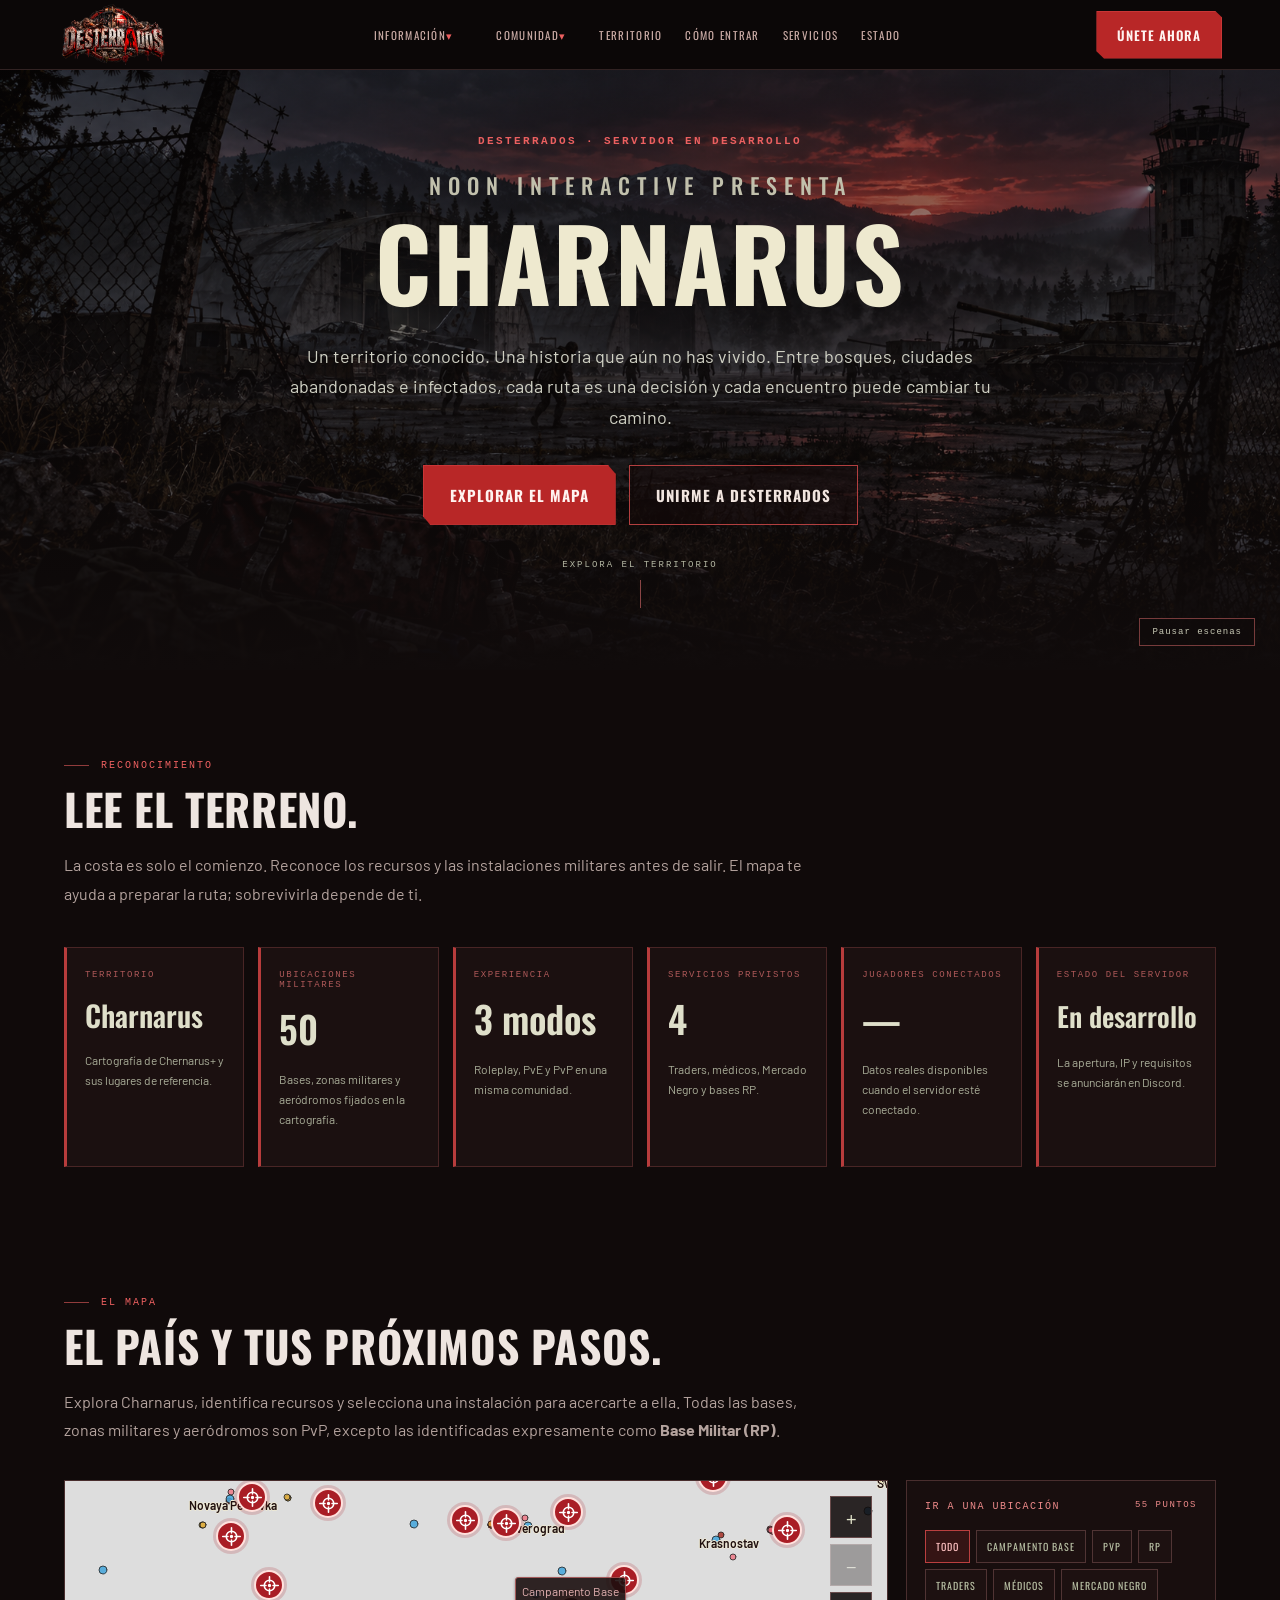
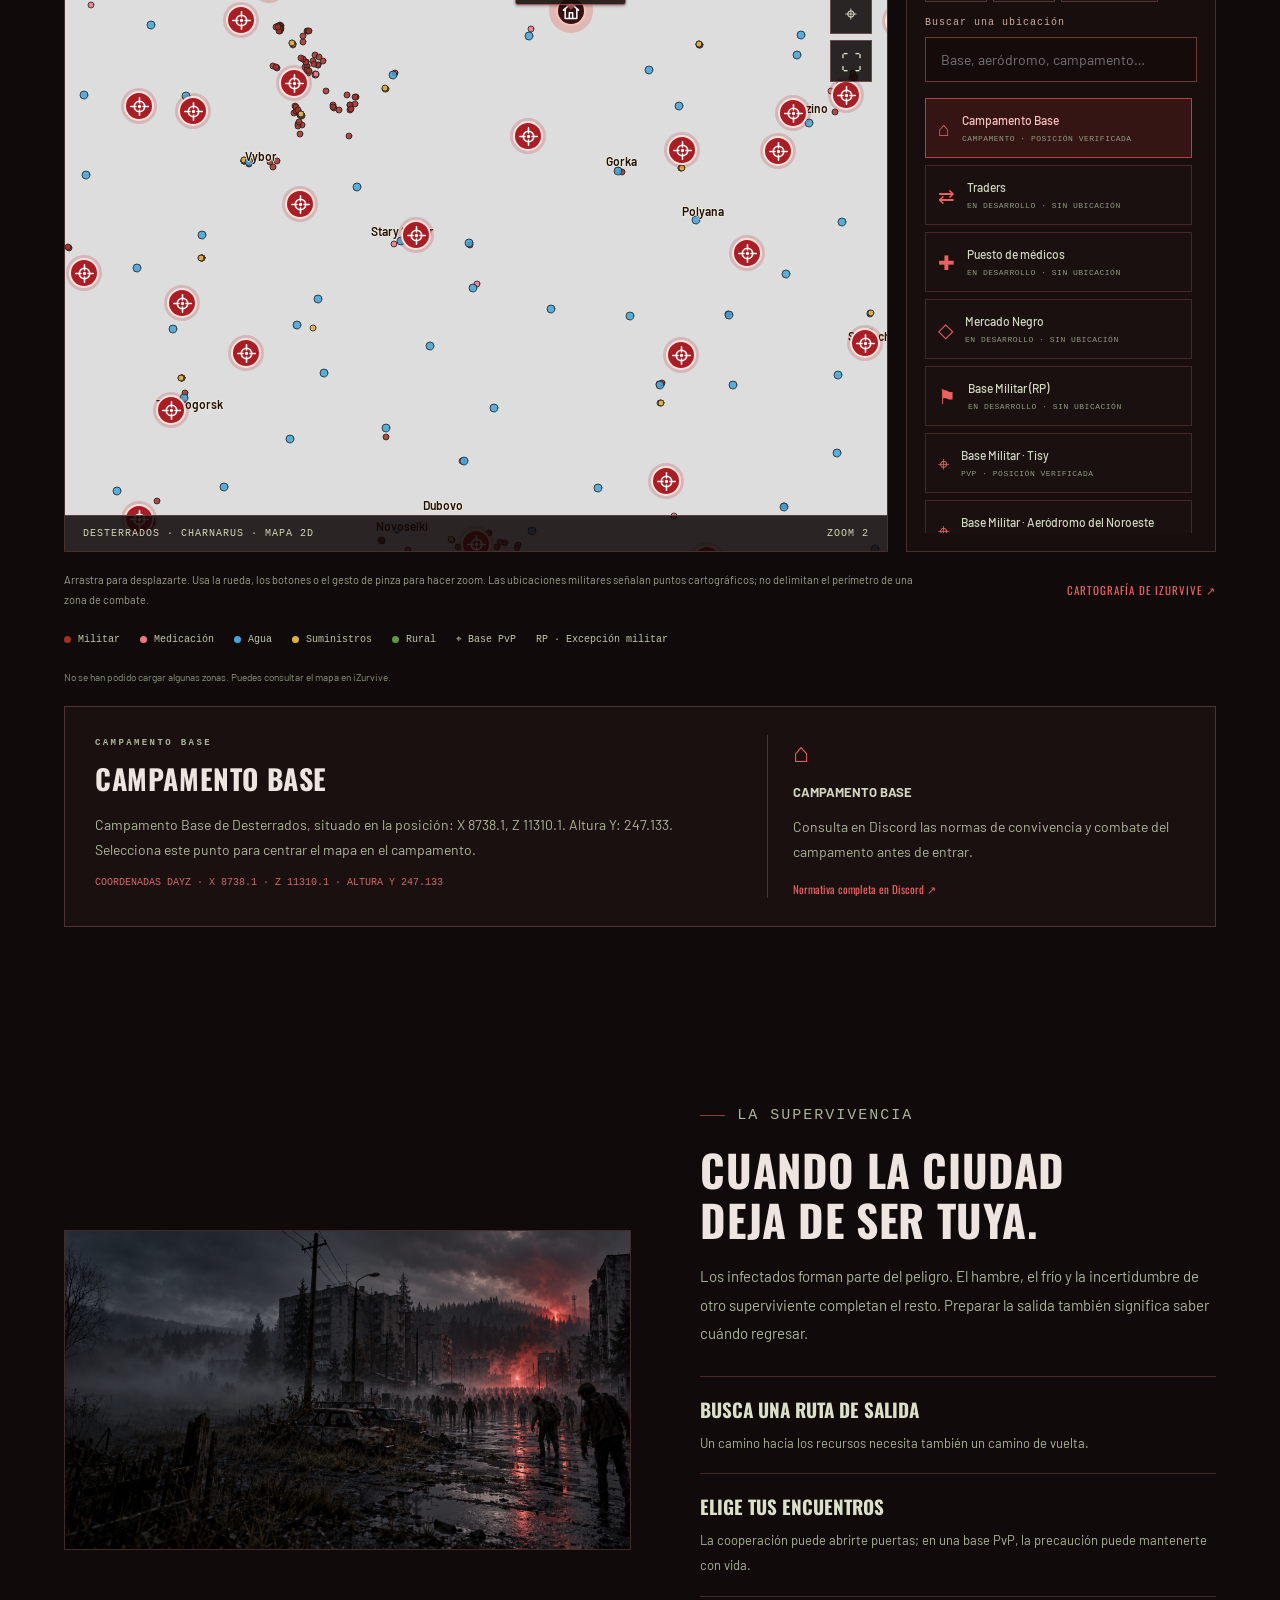
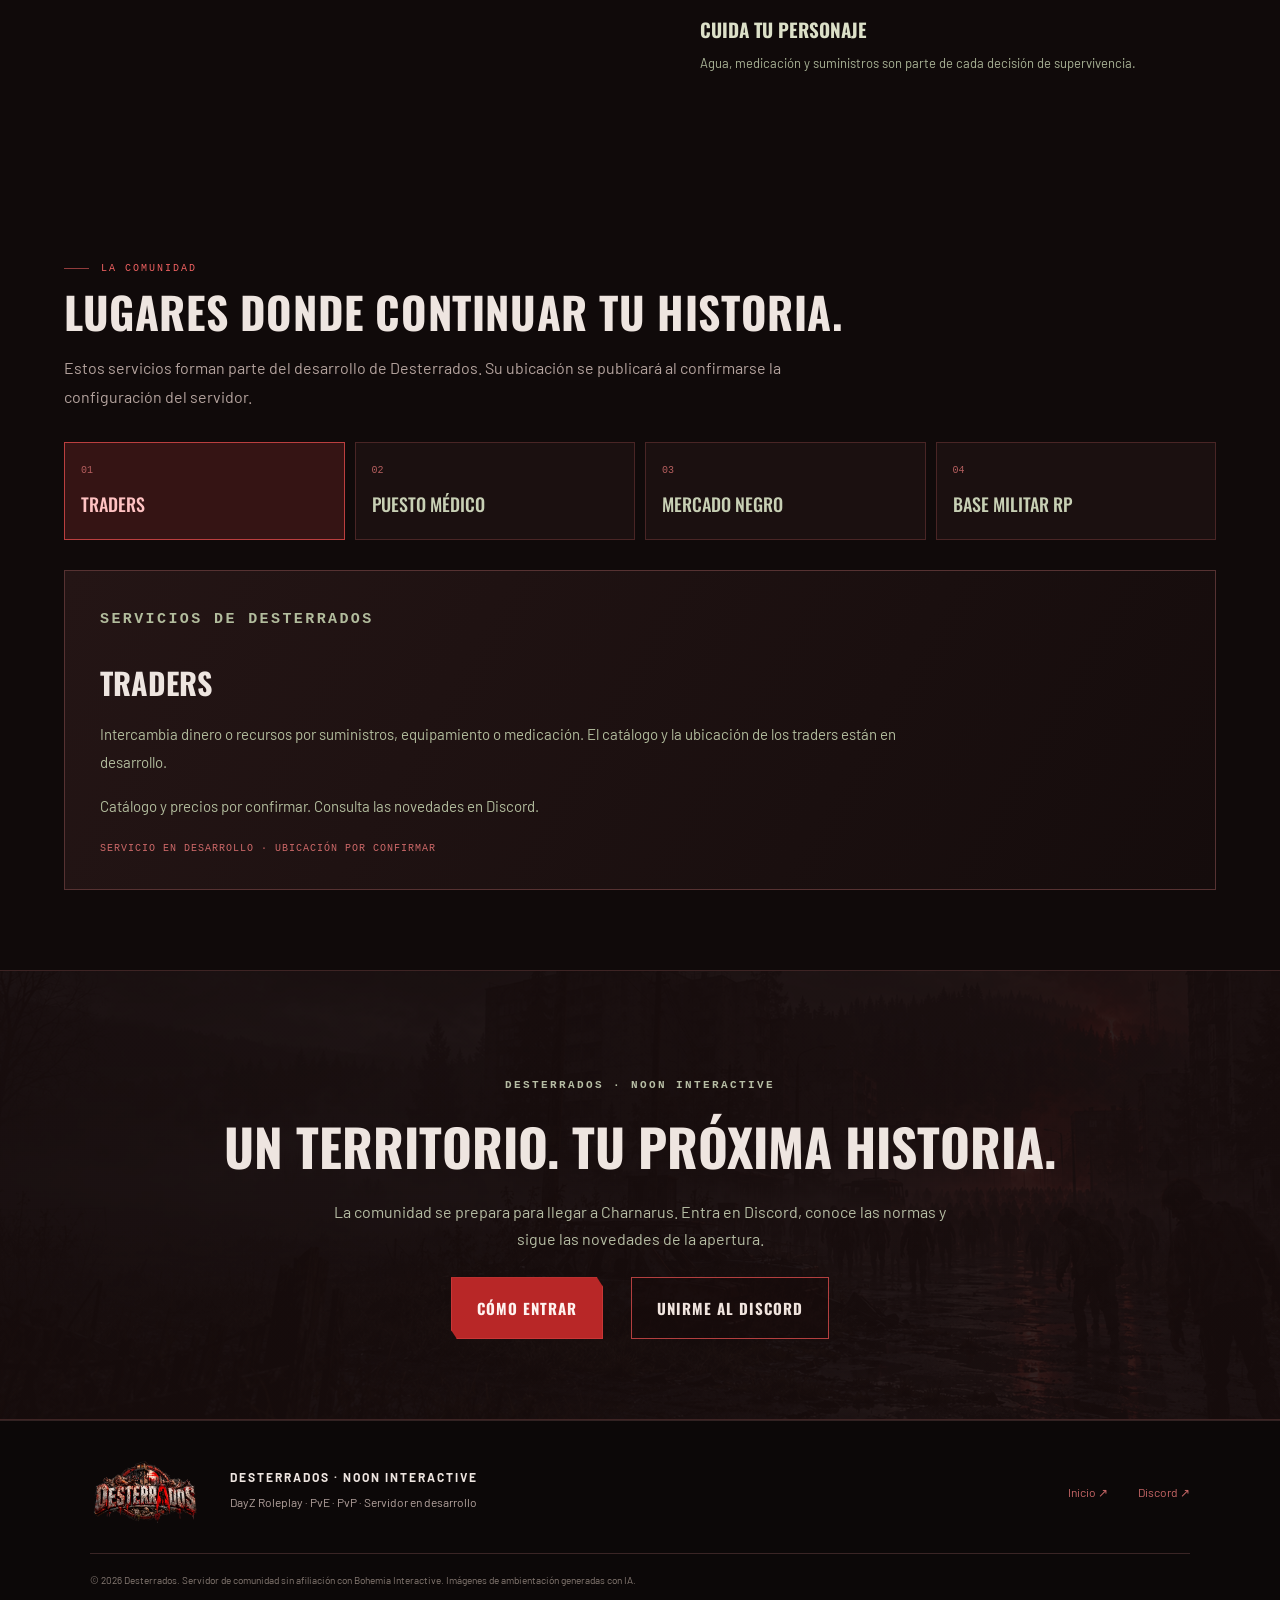
==== commit 87e286c6: "Add server status page with operational maintenance and restarting notices" ====
--- a/mapa.html
+++ b/mapa.html
@@ -1,4 +1,4 @@
-<!doctype html><html lang="es"><head><meta charset="utf-8"><meta name="viewport" content="width=device-width,initial-scale=1"><meta name="theme-color" content="#0d100b"><meta name="description" content="Explora Charnarus con Desterrados: mapa con recursos, bases militares PvP y servicios de roleplay en desarrollo."><title>Charnarus · Desterrados DayZ</title><link rel="icon" href="assets/logo-emblem.png"><link rel="stylesheet" href="style.css"><link rel="stylesheet" href="dark.css"><link rel="stylesheet" href="vendor/leaflet/leaflet.css"><link rel="stylesheet" href="interface.css"></head><body><a class="skip-link" href="#main">Saltar al contenido</a><header class="site-header"><a class="brand" href="index.html" aria-label="Desterrados, inicio"><img src="assets/logo-wide.png" alt="Desterrados"></a><button class="mobile-toggle" aria-label="Abrir menú" aria-controls="site-navigation" aria-expanded="false">☰</button><nav class="site-nav" id="site-navigation" aria-label="Principal"><details><summary>Información</summary><div class="nav-dropdown"><a href="index.html#experiencia">La experiencia</a><a href="index.html#codigo">Normativa y comunidad</a><a href="mapa.html">Charnarus</a><a href="index.html#conexion">Cómo entrar</a></div></details><details><summary>Comunidad</summary><div class="nav-dropdown"><a href="https://discord.gg/SMAMFn2gkX" target="_blank" rel="noopener noreferrer">Discord de Desterrados ↗</a><a href="index.html#codigo">Código del superviviente</a></div></details><a href="mapa.html">Territorio</a><a href="index.html#conexion">Cómo entrar</a><a href="mapa.html#servicios">Servicios</a></nav><a class="button small" href="https://discord.gg/SMAMFn2gkX" target="_blank" rel="noopener noreferrer">Únete ahora</a></header>
+<!doctype html><html lang="es"><head><meta charset="utf-8"><meta name="viewport" content="width=device-width,initial-scale=1"><meta name="theme-color" content="#0d100b"><meta name="description" content="Explora Charnarus con Desterrados: mapa con recursos, bases militares PvP y servicios de roleplay en desarrollo."><title>Charnarus · Desterrados DayZ</title><link rel="icon" href="assets/logo-emblem.png"><link rel="stylesheet" href="style.css"><link rel="stylesheet" href="dark.css"><link rel="stylesheet" href="vendor/leaflet/leaflet.css"><link rel="stylesheet" href="interface.css"></head><body><a class="skip-link" href="#main">Saltar al contenido</a><header class="site-header"><a class="brand" href="index.html" aria-label="Desterrados, inicio"><img src="assets/logo-wide.png" alt="Desterrados"></a><button class="mobile-toggle" aria-label="Abrir menú" aria-controls="site-navigation" aria-expanded="false">☰</button><nav class="site-nav" id="site-navigation" aria-label="Principal"><details><summary>Información</summary><div class="nav-dropdown"><a href="index.html#experiencia">La experiencia</a><a href="index.html#codigo">Normativa y comunidad</a><a href="mapa.html">Charnarus</a><a href="index.html#conexion">Cómo entrar</a></div></details><details><summary>Comunidad</summary><div class="nav-dropdown"><a href="https://discord.gg/SMAMFn2gkX" target="_blank" rel="noopener noreferrer">Discord de Desterrados ↗</a><a href="index.html#codigo">Código del superviviente</a></div></details><a href="mapa.html">Territorio</a><a href="index.html#conexion">Cómo entrar</a><a href="mapa.html#servicios">Servicios</a><a href="estado.html">Estado</a></nav><a class="button small" href="https://discord.gg/SMAMFn2gkX" target="_blank" rel="noopener noreferrer">Únete ahora</a></header>
 <main id="main" class="territory-page"><section class="territory-hero"><div class="territory-backdrop"></div><div class="territory-backdrop alt"></div><div class="hero-content"><p class="eyebrow">DESTERRADOS · SERVIDOR EN DESARROLLO</p><p class="presented">Noon Interactive presenta</p><h1>Charnarus</h1><p class="intro">Un territorio conocido. Una historia que aún no has vivido. Entre bosques, ciudades abandonadas e infectados, cada ruta es una decisión y cada encuentro puede cambiar tu camino.</p><div class="actions"><a class="button" href="#mapa">Explorar el mapa</a><a class="button outline" href="https://discord.gg/SMAMFn2gkX" target="_blank" rel="noopener noreferrer">Unirme a Desterrados</a></div><a class="hero-scroll" href="#terreno">EXPLORA EL TERRITORIO</a></div><button class="scene-toggle" id="scene-toggle" aria-pressed="false">Pausar escenas</button></section>
 <section id="terreno" class="territory-section"><p class="section-kicker">Reconocimiento</p><h2>Lee el terreno.</h2><p class="section-intro">La costa es solo el comienzo. Reconoce los recursos y las instalaciones militares antes de salir. El mapa te ayuda a preparar la ruta; sobrevivirla depende de ti.</p><div class="terrain-facts"><article><small>Territorio</small><strong>Charnarus</strong><p>Cartografía de Chernarus+ y sus lugares de referencia.</p></article><article><small>Ubicaciones militares</small><strong>50</strong><p>Bases, zonas militares y aeródromos fijados en la cartografía.</p></article><article><small>Experiencia</small><strong>3 modos</strong><p>Roleplay, PvE y PvP en una misma comunidad.</p></article><article><small>Servicios previstos</small><strong>4</strong><p>Traders, médicos, Mercado Negro y bases RP.</p></article><article><small>Jugadores conectados</small><strong>—</strong><p>Datos reales disponibles cuando el servidor esté conectado.</p></article><article><small>Estado del servidor</small><strong>En desarrollo</strong><p>La apertura, IP y requisitos se anunciarán en Discord.</p></article></div></section>
 <section id="mapa" class="territory-section map-section"><p class="section-kicker">El mapa</p><h2>El país y tus próximos pasos.</h2><p class="section-intro">Explora Charnarus, identifica recursos y selecciona una instalación para acercarte a ella. Todas las bases, zonas militares y aeródromos son PvP, excepto las identificadas expresamente como <b>Base Militar (RP)</b>.</p>
